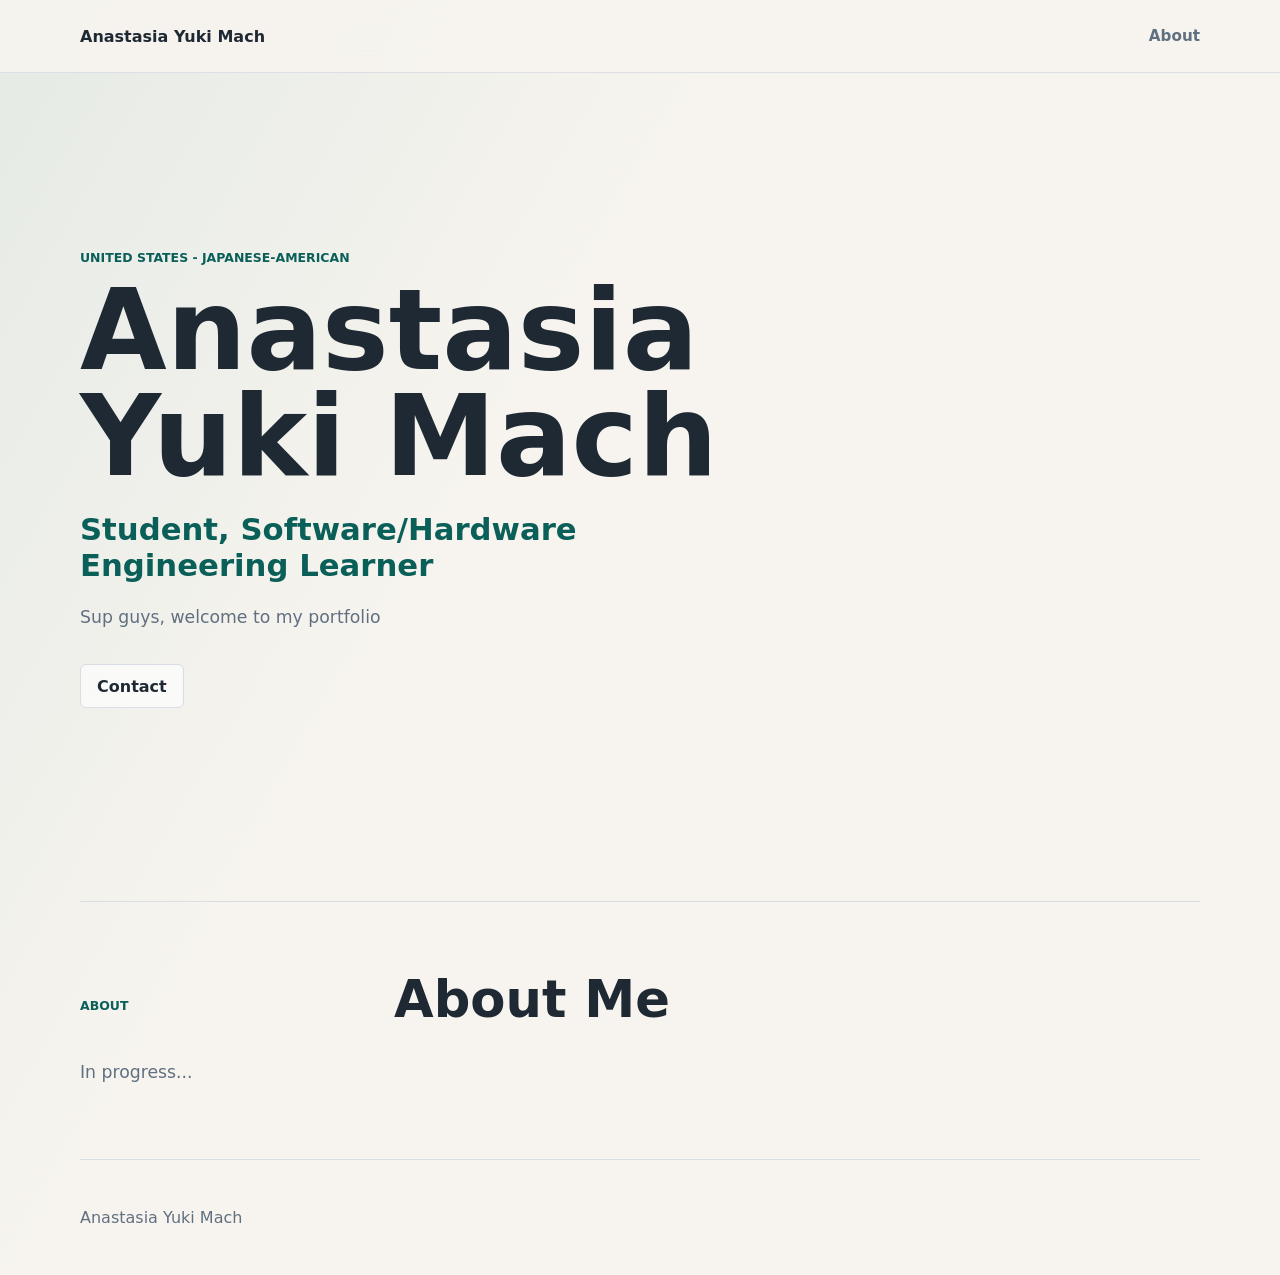
==== index.html @ 574f28ed "Initial portfolio site scaffold Single-page site with Home, About, Highlights, Projects, Blog, Skill" ====
<!doctype html>
<html lang="en">
  <head>
    <meta charset="utf-8">
    <meta name="viewport" content="width=device-width, initial-scale=1">
    <meta name="description" content="">
    <meta name="color-scheme" content="light dark">
    <title>Portfolio</title>
    <link rel="stylesheet" href="assets/css/styles.css">
    <script src="assets/js/main.js" defer></script>
  </head>
  <body>
    <a class="skip-link" href="#main">Skip to content</a>

    <header class="site-header">
      <nav class="nav" aria-label="Primary">
        <a class="brand" href="#" data-bind="site-title">Portfolio</a>
        <div class="nav-links" data-nav-links></div>
      </nav>
    </header>

    <main id="main">
      <section class="hero" id="home" aria-labelledby="hero-title">
        <div class="hero-copy">
          <p class="eyebrow" data-field="profile.location"></p>
          <h1 id="hero-title" data-field="profile.name" data-fallback="Portfolio">Portfolio</h1>
          <p class="hero-role" data-field="profile.role"></p>
          <p class="hero-bio" data-field="profile.bio"></p>
          <div class="hero-actions">
            <a class="button primary" data-link="profile.resumeUrl" href="#" hidden>Resume</a>
            <a class="button secondary" data-email="profile.email" href="#" hidden>Contact</a>
          </div>
        </div>
        <div class="portrait-wrap" data-photo-wrap hidden>
          <img class="portrait" data-photo alt="">
        </div>
      </section>

      <section class="section" id="about" data-section="about" hidden>
        <div class="section-heading">
          <p class="eyebrow">About</p>
          <h2>About Me</h2>
        </div>
        <p class="about-copy" data-field="profile.about"></p>
      </section>

      <section class="section" id="highlights" data-section="highlights" hidden>
        <div class="section-heading">
          <p class="eyebrow">Highlights</p>
          <h2>Selected Achievements</h2>
        </div>
        <div class="feature-grid" data-list="highlights"></div>
      </section>

      <section class="section" id="projects" data-section="projects" hidden>
        <div class="section-heading">
          <p class="eyebrow">Projects</p>
          <h2>Work</h2>
        </div>
        <div class="project-grid" data-list="projects"></div>
      </section>

      <section class="section" id="blog" data-section="blog" hidden>
        <div class="section-heading">
          <p class="eyebrow">Blog</p>
          <h2>Writing</h2>
        </div>
        <div class="blog-grid" data-list="blog"></div>
      </section>

      <section class="section" id="skills" data-section="skills" hidden>
        <div class="section-heading">
          <p class="eyebrow">Skills</p>
          <h2>Capabilities</h2>
        </div>
        <ul class="tag-list" data-list="skills"></ul>
      </section>

      <section class="section timeline-section" id="experience" data-section="experience" hidden>
        <div class="section-heading">
          <p class="eyebrow">Experience</p>
          <h2>Timeline</h2>
        </div>
        <div class="timeline" data-list="experience"></div>
      </section>

      <section class="section timeline-section" id="education" data-section="education" hidden>
        <div class="section-heading">
          <p class="eyebrow">Education</p>
          <h2>Learning</h2>
        </div>
        <div class="timeline" data-list="education"></div>
      </section>
    </main>

    <footer class="site-footer">
      <p data-footer-title>Portfolio</p>
      <div class="social-links" data-social-links></div>
    </footer>
  </body>
</html>
---- assets/css/styles.css ----
:root {
  --bg: #f7f4ef;
  --surface: #ffffff;
  --ink: #1f2933;
  --muted: #617080;
  --line: #d8dee4;
  --accent: #0f766e;
  --accent-strong: #0b5f59;
  --accent-soft: #d8f3ef;
  --shadow: 0 18px 48px rgba(31, 41, 51, 0.12);
  font-family: Inter, ui-sans-serif, system-ui, -apple-system, BlinkMacSystemFont, "Segoe UI", sans-serif;
}

* {
  box-sizing: border-box;
}

html {
  scroll-behavior: smooth;
}

body {
  margin: 0;
  min-height: 100vh;
  background:
    linear-gradient(120deg, rgba(15, 118, 110, 0.08), transparent 38%),
    var(--bg);
  color: var(--ink);
}

a {
  color: inherit;
}

.skip-link {
  position: absolute;
  left: 1rem;
  top: 1rem;
  z-index: 10;
  transform: translateY(-180%);
  border-radius: 4px;
  background: var(--ink);
  color: var(--surface);
  padding: 0.7rem 0.9rem;
}

.skip-link:focus {
  transform: translateY(0);
}

.site-header {
  position: sticky;
  top: 0;
  z-index: 5;
  border-bottom: 1px solid rgba(216, 222, 228, 0.86);
  background: rgba(247, 244, 239, 0.88);
  backdrop-filter: blur(16px);
}

.nav {
  display: flex;
  align-items: center;
  justify-content: space-between;
  gap: 1.5rem;
  width: min(1120px, calc(100% - 2rem));
  min-height: 72px;
  margin: 0 auto;
}

.brand {
  font-weight: 800;
  text-decoration: none;
}

.nav-links,
.social-links,
.hero-actions {
  display: flex;
  flex-wrap: wrap;
  align-items: center;
  gap: 0.65rem;
}

.nav-links a,
.social-links a {
  color: var(--muted);
  font-size: 0.95rem;
  font-weight: 650;
  text-decoration: none;
}

.nav-links a:hover,
.social-links a:hover {
  color: var(--accent-strong);
}

main {
  width: min(1120px, calc(100% - 2rem));
  margin: 0 auto;
}

.hero {
  display: grid;
  grid-template-columns: minmax(0, 1fr) minmax(260px, 380px);
  gap: clamp(2rem, 5vw, 5rem);
  align-items: center;
  min-height: calc(100vh - 72px);
  padding: 4rem 0 5rem;
}

.hero-copy {
  max-width: 760px;
}

.eyebrow {
  margin: 0 0 0.75rem;
  color: var(--accent-strong);
  font-size: 0.78rem;
  font-weight: 800;
  letter-spacing: 0;
  text-transform: uppercase;
}

h1,
h2,
h3,
p {
  overflow-wrap: anywhere;
}

h1 {
  margin: 0;
  font-size: clamp(3.25rem, 9vw, 7rem);
  line-height: 0.95;
  letter-spacing: 0;
}

h2 {
  margin: 0;
  font-size: clamp(2rem, 4vw, 3.2rem);
  line-height: 1;
  letter-spacing: 0;
}

h3 {
  margin: 0;
  font-size: 1.12rem;
}

.hero-role {
  margin: 1.3rem 0 0;
  color: var(--accent-strong);
  font-size: clamp(1.25rem, 2.4vw, 2rem);
  font-weight: 760;
}

.hero-bio {
  max-width: 62ch;
  margin: 1.2rem 0 0;
  color: var(--muted);
  font-size: 1.08rem;
  line-height: 1.75;
}

.hero-actions {
  margin-top: 2rem;
}

.button {
  display: inline-flex;
  align-items: center;
  justify-content: center;
  min-height: 44px;
  border: 1px solid var(--line);
  border-radius: 6px;
  padding: 0.7rem 1rem;
  font-weight: 800;
  text-decoration: none;
}

.button.primary {
  border-color: var(--accent);
  background: var(--accent);
  color: #ffffff;
}

.button.primary:hover {
  background: var(--accent-strong);
}

.button.secondary {
  background: rgba(255, 255, 255, 0.64);
}

.button.secondary:hover {
  border-color: var(--accent);
}

.portrait-wrap {
  aspect-ratio: 4 / 5;
  border: 1px solid rgba(216, 222, 228, 0.94);
  border-radius: 8px;
  background: var(--surface);
  box-shadow: var(--shadow);
  overflow: hidden;
}

.portrait {
  display: block;
  width: 100%;
  height: 100%;
  object-fit: cover;
}

.section {
  padding: 4.5rem 0;
  border-top: 1px solid var(--line);
}

.section-heading {
  display: grid;
  grid-template-columns: minmax(180px, 0.35fr) minmax(0, 1fr);
  gap: 2rem;
  align-items: end;
  margin-bottom: 2rem;
}

.about-copy {
  max-width: 68ch;
  margin: 0;
  color: var(--muted);
  font-size: 1.08rem;
  line-height: 1.75;
}

.feature-grid,
.project-grid,
.blog-grid {
  display: grid;
  grid-template-columns: repeat(3, minmax(0, 1fr));
  gap: 1rem;
}

.blog-date {
  margin: 0 0 0.4rem;
  color: var(--muted);
  font-size: 0.85rem;
  font-weight: 760;
}

.card {
  min-height: 100%;
  border: 1px solid var(--line);
  border-radius: 8px;
  background: rgba(255, 255, 255, 0.72);
  padding: 1.25rem;
}

.card p {
  color: var(--muted);
  line-height: 1.65;
}

.card-links {
  display: flex;
  flex-wrap: wrap;
  gap: 0.75rem;
  margin-top: 1rem;
}

.card-links a {
  color: var(--accent-strong);
  font-weight: 800;
  text-decoration: none;
}

.tag-list {
  display: flex;
  flex-wrap: wrap;
  gap: 0.75rem;
  margin: 0;
  padding: 0;
  list-style: none;
}

.tag-list li {
  border: 1px solid rgba(15, 118, 110, 0.24);
  border-radius: 999px;
  background: var(--accent-soft);
  padding: 0.55rem 0.8rem;
  color: var(--accent-strong);
  font-weight: 760;
}

.timeline {
  display: grid;
  gap: 1rem;
}

.timeline-item {
  display: grid;
  grid-template-columns: minmax(120px, 0.22fr) minmax(0, 1fr);
  gap: 1rem;
  border-top: 1px solid var(--line);
  padding-top: 1rem;
}

.timeline-date {
  color: var(--muted);
  font-weight: 760;
}

.site-footer {
  display: flex;
  align-items: center;
  justify-content: space-between;
  gap: 1rem;
  width: min(1120px, calc(100% - 2rem));
  margin: 0 auto;
  border-top: 1px solid var(--line);
  padding: 2rem 0;
  color: var(--muted);
}

[hidden],
.is-empty {
  display: none !important;
}

@media (max-width: 820px) {
  .nav {
    align-items: flex-start;
    flex-direction: column;
    justify-content: center;
    min-height: 88px;
    padding: 1rem 0;
  }

  .hero,
  .section-heading,
  .timeline-item {
    grid-template-columns: 1fr;
  }

  .hero {
    min-height: auto;
    padding-top: 3.5rem;
  }

  .portrait-wrap {
    max-width: 360px;
  }

  .feature-grid,
  .project-grid,
  .blog-grid {
    grid-template-columns: 1fr;
  }

  .site-footer {
    align-items: flex-start;
    flex-direction: column;
  }
}

@media (prefers-color-scheme: dark) {
  :root {
    --bg: #151816;
    --surface: #1d2420;
    --ink: #eef4ef;
    --muted: #a5b3aa;
    --line: #314039;
    --accent: #68d8c6;
    --accent-strong: #9eeadf;
    --accent-soft: rgba(104, 216, 198, 0.14);
    --shadow: 0 18px 48px rgba(0, 0, 0, 0.32);
  }

  body {
    background:
      linear-gradient(120deg, rgba(104, 216, 198, 0.1), transparent 38%),
      var(--bg);
  }

  .site-header {
    background: rgba(21, 24, 22, 0.88);
  }

  .button.secondary,
  .card {
    background: rgba(29, 36, 32, 0.74);
  }
}
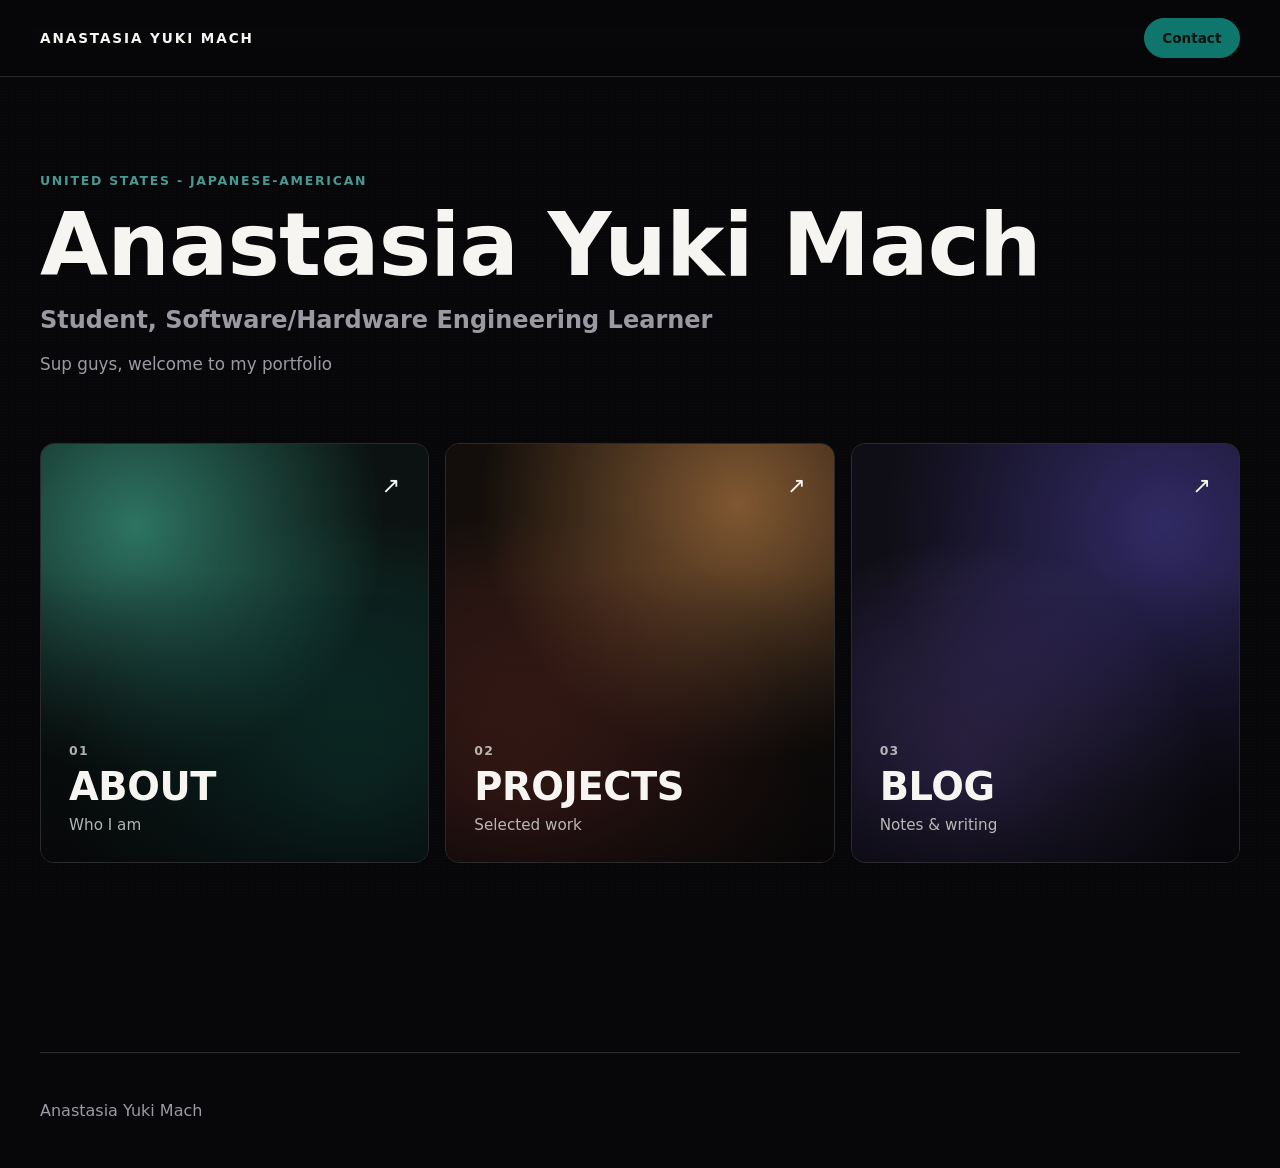
==== commit bfe6294f: "Redesign as a teamlab.art-inspired portal landing page Split the single scrolling page into a dark, " ====
--- a/index.html
+++ b/index.html
@@ -4,7 +4,7 @@
     <meta charset="utf-8">
     <meta name="viewport" content="width=device-width, initial-scale=1">
     <meta name="description" content="">
-    <meta name="color-scheme" content="light dark">
+    <meta name="color-scheme" content="dark">
     <title>Portfolio</title>
     <link rel="stylesheet" href="assets/css/styles.css">
     <script src="assets/js/main.js" defer></script>
@@ -12,84 +12,43 @@
   <body>
     <a class="skip-link" href="#main">Skip to content</a>
 
-    <header class="site-header">
+    <header class="landing-header">
       <nav class="nav" aria-label="Primary">
         <a class="brand" href="#" data-bind="site-title">Portfolio</a>
-        <div class="nav-links" data-nav-links></div>
+        <div class="header-actions">
+          <a class="button secondary" data-link="profile.resumeUrl" href="#" hidden>Resume</a>
+          <a class="button primary" data-email="profile.email" href="#" hidden>Contact</a>
+        </div>
       </nav>
     </header>
 
     <main id="main">
-      <section class="hero" id="home" aria-labelledby="hero-title">
-        <div class="hero-copy">
-          <p class="eyebrow" data-field="profile.location"></p>
-          <h1 id="hero-title" data-field="profile.name" data-fallback="Portfolio">Portfolio</h1>
-          <p class="hero-role" data-field="profile.role"></p>
-          <p class="hero-bio" data-field="profile.bio"></p>
-          <div class="hero-actions">
-            <a class="button primary" data-link="profile.resumeUrl" href="#" hidden>Resume</a>
-            <a class="button secondary" data-email="profile.email" href="#" hidden>Contact</a>
-          </div>
-        </div>
-        <div class="portrait-wrap" data-photo-wrap hidden>
-          <img class="portrait" data-photo alt="">
-        </div>
+      <section class="hero-mark" aria-labelledby="hero-title">
+        <p class="eyebrow" data-field="profile.location"></p>
+        <h1 id="hero-title" data-field="profile.name" data-fallback="Portfolio">Portfolio</h1>
+        <p class="hero-role" data-field="profile.role"></p>
+        <p class="hero-bio" data-field="profile.bio"></p>
       </section>
 
-      <section class="section" id="about" data-section="about" hidden>
-        <div class="section-heading">
-          <p class="eyebrow">About</p>
-          <h2>About Me</h2>
-        </div>
-        <p class="about-copy" data-field="profile.about"></p>
-      </section>
-
-      <section class="section" id="highlights" data-section="highlights" hidden>
-        <div class="section-heading">
-          <p class="eyebrow">Highlights</p>
-          <h2>Selected Achievements</h2>
-        </div>
-        <div class="feature-grid" data-list="highlights"></div>
-      </section>
-
-      <section class="section" id="projects" data-section="projects" hidden>
-        <div class="section-heading">
-          <p class="eyebrow">Projects</p>
-          <h2>Work</h2>
-        </div>
-        <div class="project-grid" data-list="projects"></div>
-      </section>
-
-      <section class="section" id="blog" data-section="blog" hidden>
-        <div class="section-heading">
-          <p class="eyebrow">Blog</p>
-          <h2>Writing</h2>
-        </div>
-        <div class="blog-grid" data-list="blog"></div>
-      </section>
-
-      <section class="section" id="skills" data-section="skills" hidden>
-        <div class="section-heading">
-          <p class="eyebrow">Skills</p>
-          <h2>Capabilities</h2>
-        </div>
-        <ul class="tag-list" data-list="skills"></ul>
-      </section>
-
-      <section class="section timeline-section" id="experience" data-section="experience" hidden>
-        <div class="section-heading">
-          <p class="eyebrow">Experience</p>
-          <h2>Timeline</h2>
-        </div>
-        <div class="timeline" data-list="experience"></div>
-      </section>
-
-      <section class="section timeline-section" id="education" data-section="education" hidden>
-        <div class="section-heading">
-          <p class="eyebrow">Education</p>
-          <h2>Learning</h2>
-        </div>
-        <div class="timeline" data-list="education"></div>
+      <section class="portal-grid" aria-label="Explore">
+        <a class="portal portal-about" href="about.html">
+          <span class="portal-arrow">&#8599;</span>
+          <span class="portal-index">01</span>
+          <h2 class="portal-title">About</h2>
+          <p class="portal-sub">Who I am</p>
+        </a>
+        <a class="portal portal-projects" href="projects.html">
+          <span class="portal-arrow">&#8599;</span>
+          <span class="portal-index">02</span>
+          <h2 class="portal-title">Projects</h2>
+          <p class="portal-sub">Selected work</p>
+        </a>
+        <a class="portal portal-blog" href="blog.html">
+          <span class="portal-arrow">&#8599;</span>
+          <span class="portal-index">03</span>
+          <h2 class="portal-title">Blog</h2>
+          <p class="portal-sub">Notes &amp; writing</p>
+        </a>
       </section>
     </main>
 
@@ -99,4 +58,3 @@
     </footer>
   </body>
 </html>
-
--- a/assets/css/styles.css
+++ b/assets/css/styles.css
@@ -1,13 +1,13 @@
 :root {
-  --bg: #f7f4ef;
-  --surface: #ffffff;
-  --ink: #1f2933;
-  --muted: #617080;
-  --line: #d8dee4;
-  --accent: #0f766e;
-  --accent-strong: #0b5f59;
-  --accent-soft: #d8f3ef;
-  --shadow: 0 18px 48px rgba(31, 41, 51, 0.12);
+  --bg: #07070a;
+  --surface: rgba(255, 255, 255, 0.05);
+  --surface-strong: rgba(255, 255, 255, 0.09);
+  --ink: #f6f5f1;
+  --muted: #9b9aa3;
+  --line: rgba(255, 255, 255, 0.14);
+  --accent: #55e6c1;
+  --accent-strong: color-mix(in srgb, var(--accent) 75%, white 25%);
+  --accent-soft: color-mix(in srgb, var(--accent) 16%, transparent 84%);
   font-family: Inter, ui-sans-serif, system-ui, -apple-system, BlinkMacSystemFont, "Segoe UI", sans-serif;
 }
 
@@ -22,10 +22,19 @@
 body {
   margin: 0;
   min-height: 100vh;
-  background:
-    linear-gradient(120deg, rgba(15, 118, 110, 0.08), transparent 38%),
-    var(--bg);
+  background: var(--bg);
   color: var(--ink);
+  position: relative;
+}
+
+body::before {
+  content: "";
+  position: fixed;
+  inset: 0;
+  pointer-events: none;
+  background-image: radial-gradient(rgba(255, 255, 255, 0.06) 1px, transparent 1px);
+  background-size: 3px 3px;
+  opacity: 0.4;
 }
 
 a {
@@ -36,11 +45,11 @@
   position: absolute;
   left: 1rem;
   top: 1rem;
-  z-index: 10;
+  z-index: 20;
   transform: translateY(-180%);
   border-radius: 4px;
   background: var(--ink);
-  color: var(--surface);
+  color: var(--bg);
   padding: 0.7rem 0.9rem;
 }
 
@@ -48,12 +57,15 @@
   transform: translateY(0);
 }
 
-.site-header {
+/* Shared chrome: landing header + sub-page header/footer */
+
+.landing-header,
+.page-header {
   position: sticky;
   top: 0;
   z-index: 5;
-  border-bottom: 1px solid rgba(216, 222, 228, 0.86);
-  background: rgba(247, 244, 239, 0.88);
+  border-bottom: 1px solid var(--line);
+  background: rgba(7, 7, 10, 0.72);
   backdrop-filter: blur(16px);
 }
 
@@ -62,63 +74,52 @@
   align-items: center;
   justify-content: space-between;
   gap: 1.5rem;
-  width: min(1120px, calc(100% - 2rem));
-  min-height: 72px;
+  width: min(1200px, calc(100% - 2.5rem));
+  min-height: 76px;
   margin: 0 auto;
 }
 
 .brand {
   font-weight: 800;
+  font-size: 0.85rem;
+  letter-spacing: 0.14em;
+  text-transform: uppercase;
   text-decoration: none;
 }
 
-.nav-links,
-.social-links,
-.hero-actions {
+.page-nav {
   display: flex;
   flex-wrap: wrap;
   align-items: center;
-  gap: 0.65rem;
-}
-
-.nav-links a,
-.social-links a {
-  color: var(--muted);
-  font-size: 0.95rem;
-  font-weight: 650;
+  gap: 1.75rem;
+}
+
+.page-nav a {
+  color: var(--muted);
+  font-size: 0.78rem;
+  font-weight: 700;
+  letter-spacing: 0.1em;
+  text-transform: uppercase;
   text-decoration: none;
 }
 
-.nav-links a:hover,
-.social-links a:hover {
+.page-nav a:hover,
+.page-nav a[aria-current="page"] {
   color: var(--accent-strong);
 }
 
+.header-actions {
+  display: flex;
+  align-items: center;
+  gap: 1.25rem;
+}
+
 main {
-  width: min(1120px, calc(100% - 2rem));
+  width: min(1200px, calc(100% - 2.5rem));
   margin: 0 auto;
-}
-
-.hero {
-  display: grid;
-  grid-template-columns: minmax(0, 1fr) minmax(260px, 380px);
-  gap: clamp(2rem, 5vw, 5rem);
-  align-items: center;
-  min-height: calc(100vh - 72px);
-  padding: 4rem 0 5rem;
-}
-
-.hero-copy {
-  max-width: 760px;
-}
-
-.eyebrow {
-  margin: 0 0 0.75rem;
-  color: var(--accent-strong);
-  font-size: 0.78rem;
-  font-weight: 800;
-  letter-spacing: 0;
-  text-transform: uppercase;
+  padding-bottom: clamp(3rem, 6vw, 5rem);
+  position: relative;
+  z-index: 1;
 }
 
 h1,
@@ -130,99 +131,171 @@
 
 h1 {
   margin: 0;
-  font-size: clamp(3.25rem, 9vw, 7rem);
-  line-height: 0.95;
-  letter-spacing: 0;
+  font-size: clamp(2.75rem, 7vw, 5.5rem);
+  line-height: 0.98;
+  letter-spacing: -0.01em;
 }
 
 h2 {
   margin: 0;
-  font-size: clamp(2rem, 4vw, 3.2rem);
+  font-size: clamp(1.8rem, 3.4vw, 2.6rem);
   line-height: 1;
-  letter-spacing: 0;
 }
 
 h3 {
   margin: 0;
-  font-size: 1.12rem;
+  font-size: 1.1rem;
+}
+
+/* Landing hero */
+
+.hero-mark {
+  padding: clamp(3rem, 8vw, 6rem) 0 clamp(2.5rem, 6vw, 4rem);
+}
+
+.eyebrow {
+  margin: 0 0 0.9rem;
+  color: var(--accent-strong);
+  font-size: 0.78rem;
+  font-weight: 800;
+  letter-spacing: 0.14em;
+  text-transform: uppercase;
 }
 
 .hero-role {
-  margin: 1.3rem 0 0;
-  color: var(--accent-strong);
-  font-size: clamp(1.25rem, 2.4vw, 2rem);
-  font-weight: 760;
+  margin: 1.1rem 0 0;
+  color: var(--muted);
+  font-size: clamp(1.1rem, 2vw, 1.5rem);
+  font-weight: 650;
 }
 
 .hero-bio {
   max-width: 62ch;
-  margin: 1.2rem 0 0;
-  color: var(--muted);
-  font-size: 1.08rem;
-  line-height: 1.75;
-}
-
-.hero-actions {
-  margin-top: 2rem;
-}
-
-.button {
-  display: inline-flex;
-  align-items: center;
-  justify-content: center;
-  min-height: 44px;
+  margin: 1rem 0 0;
+  color: var(--muted);
+  font-size: 1.05rem;
+  line-height: 1.7;
+}
+
+/* Portals */
+
+.portal-grid {
+  display: grid;
+  grid-template-columns: repeat(3, minmax(0, 1fr));
+  gap: 1rem;
+  padding-bottom: clamp(3rem, 8vw, 5rem);
+}
+
+.portal {
+  position: relative;
+  isolation: isolate;
+  overflow: hidden;
+  display: flex;
+  flex-direction: column;
+  justify-content: flex-end;
+  gap: 0.6rem;
+  min-height: clamp(320px, 34vw, 420px);
   border: 1px solid var(--line);
-  border-radius: 6px;
-  padding: 0.7rem 1rem;
+  border-radius: 14px;
+  padding: 1.75rem;
+  text-decoration: none;
+  color: var(--ink);
+}
+
+.portal::before {
+  content: "";
+  position: absolute;
+  inset: 0;
+  z-index: -1;
+  transform: scale(1.02);
+  transition: transform 0.7s cubic-bezier(0.16, 1, 0.3, 1), opacity 0.4s ease;
+  opacity: 0.85;
+}
+
+.portal::after {
+  content: "";
+  position: absolute;
+  inset: 0;
+  z-index: -1;
+  background: linear-gradient(180deg, rgba(5, 5, 7, 0) 30%, rgba(5, 5, 7, 0.75) 100%);
+}
+
+.portal:hover::before,
+.portal:focus-visible::before {
+  transform: scale(1.1);
+  opacity: 1;
+}
+
+.portal-about::before {
+  background:
+    radial-gradient(circle at 25% 20%, rgba(85, 230, 193, 0.55), transparent 55%),
+    radial-gradient(circle at 80% 85%, rgba(24, 130, 110, 0.6), transparent 60%),
+    #0c1513;
+}
+
+.portal-projects::before {
+  background:
+    radial-gradient(circle at 75% 15%, rgba(255, 173, 94, 0.55), transparent 55%),
+    radial-gradient(circle at 20% 85%, rgba(196, 78, 62, 0.55), transparent 60%),
+    #16100c;
+}
+
+.portal-blog::before {
+  background:
+    radial-gradient(circle at 30% 80%, rgba(158, 122, 255, 0.5), transparent 55%),
+    radial-gradient(circle at 80% 20%, rgba(89, 76, 194, 0.55), transparent 60%),
+    #110f18;
+}
+
+.portal-index {
+  font-size: 0.78rem;
+  font-weight: 700;
+  letter-spacing: 0.1em;
+  color: rgba(246, 245, 241, 0.7);
+}
+
+.portal-title {
+  margin: 0;
+  font-size: clamp(1.8rem, 3vw, 2.4rem);
   font-weight: 800;
-  text-decoration: none;
-}
-
-.button.primary {
-  border-color: var(--accent);
-  background: var(--accent);
-  color: #ffffff;
-}
-
-.button.primary:hover {
-  background: var(--accent-strong);
-}
-
-.button.secondary {
-  background: rgba(255, 255, 255, 0.64);
-}
-
-.button.secondary:hover {
-  border-color: var(--accent);
-}
-
-.portrait-wrap {
-  aspect-ratio: 4 / 5;
-  border: 1px solid rgba(216, 222, 228, 0.94);
-  border-radius: 8px;
-  background: var(--surface);
-  box-shadow: var(--shadow);
-  overflow: hidden;
-}
-
-.portrait {
-  display: block;
-  width: 100%;
-  height: 100%;
-  object-fit: cover;
-}
+  letter-spacing: -0.01em;
+  text-transform: uppercase;
+}
+
+.portal-sub {
+  margin: 0;
+  color: rgba(246, 245, 241, 0.72);
+  font-size: 0.95rem;
+}
+
+.portal-arrow {
+  position: absolute;
+  top: 1.75rem;
+  right: 1.75rem;
+  font-size: 1.4rem;
+  transition: transform 0.3s ease;
+}
+
+.portal:hover .portal-arrow,
+.portal:focus-visible .portal-arrow {
+  transform: translate(4px, -4px);
+}
+
+/* Sub-page hero */
+
+.page-hero {
+  padding: clamp(2.5rem, 6vw, 4rem) 0 clamp(2rem, 4vw, 3rem);
+}
+
+/* Content sections shared across About / Projects / Blog */
 
 .section {
-  padding: 4.5rem 0;
+  padding: 3rem 0;
   border-top: 1px solid var(--line);
 }
 
 .section-heading {
-  display: grid;
-  grid-template-columns: minmax(180px, 0.35fr) minmax(0, 1fr);
-  gap: 2rem;
-  align-items: end;
-  margin-bottom: 2rem;
+  margin-bottom: 1.75rem;
 }
 
 .about-copy {
@@ -241,19 +314,16 @@
   gap: 1rem;
 }
 
-.blog-date {
-  margin: 0 0 0.4rem;
-  color: var(--muted);
-  font-size: 0.85rem;
-  font-weight: 760;
-}
-
 .card {
   min-height: 100%;
   border: 1px solid var(--line);
-  border-radius: 8px;
-  background: rgba(255, 255, 255, 0.72);
-  padding: 1.25rem;
+  border-radius: 12px;
+  background: var(--surface);
+  padding: 1.4rem;
+}
+
+.card h3 {
+  margin-bottom: 0.5rem;
 }
 
 .card p {
@@ -264,32 +334,40 @@
 .card-links {
   display: flex;
   flex-wrap: wrap;
-  gap: 0.75rem;
+  gap: 0.9rem;
   margin-top: 1rem;
 }
 
 .card-links a {
   color: var(--accent-strong);
-  font-weight: 800;
+  font-weight: 750;
   text-decoration: none;
 }
 
+.blog-date {
+  margin: 0 0 0.4rem;
+  color: var(--muted);
+  font-size: 0.85rem;
+  font-weight: 700;
+}
+
 .tag-list {
   display: flex;
   flex-wrap: wrap;
-  gap: 0.75rem;
+  gap: 0.7rem;
   margin: 0;
   padding: 0;
   list-style: none;
 }
 
 .tag-list li {
-  border: 1px solid rgba(15, 118, 110, 0.24);
+  border: 1px solid var(--line);
   border-radius: 999px;
   background: var(--accent-soft);
-  padding: 0.55rem 0.8rem;
+  padding: 0.5rem 0.85rem;
   color: var(--accent-strong);
-  font-weight: 760;
+  font-weight: 700;
+  font-size: 0.9rem;
 }
 
 .timeline {
@@ -307,7 +385,65 @@
 
 .timeline-date {
   color: var(--muted);
-  font-weight: 760;
+  font-weight: 700;
+}
+
+.empty-state {
+  grid-column: 1 / -1;
+  margin: 0;
+  padding: 2rem 0;
+  color: var(--muted);
+  font-style: italic;
+}
+
+.button {
+  display: inline-flex;
+  align-items: center;
+  justify-content: center;
+  min-height: 40px;
+  border: 1px solid var(--line);
+  border-radius: 999px;
+  padding: 0.55rem 1.1rem;
+  font-size: 0.85rem;
+  font-weight: 700;
+  text-decoration: none;
+}
+
+.button.primary {
+  border-color: var(--accent);
+  background: var(--accent);
+  color: #05130f;
+}
+
+.button.primary:hover {
+  background: var(--accent-strong);
+}
+
+.button.secondary {
+  color: var(--muted);
+}
+
+.button.secondary:hover {
+  border-color: var(--accent);
+  color: var(--accent-strong);
+}
+
+.social-links {
+  display: flex;
+  flex-wrap: wrap;
+  align-items: center;
+  gap: 0.9rem;
+}
+
+.social-links a {
+  color: var(--muted);
+  font-size: 0.85rem;
+  font-weight: 700;
+  text-decoration: none;
+}
+
+.social-links a:hover {
+  color: var(--accent-strong);
 }
 
 .site-footer {
@@ -315,11 +451,13 @@
   align-items: center;
   justify-content: space-between;
   gap: 1rem;
-  width: min(1120px, calc(100% - 2rem));
-  margin: 0 auto;
+  width: min(1200px, calc(100% - 2.5rem));
+  margin: 2rem auto 0;
   border-top: 1px solid var(--line);
   padding: 2rem 0;
   color: var(--muted);
+  position: relative;
+  z-index: 1;
 }
 
 [hidden],
@@ -327,28 +465,17 @@
   display: none !important;
 }
 
-@media (max-width: 820px) {
+@media (max-width: 860px) {
   .nav {
-    align-items: flex-start;
-    flex-direction: column;
-    justify-content: center;
-    min-height: 88px;
-    padding: 1rem 0;
-  }
-
-  .hero,
-  .section-heading,
-  .timeline-item {
+    min-height: 68px;
+  }
+
+  .portal-grid {
     grid-template-columns: 1fr;
   }
 
-  .hero {
-    min-height: auto;
-    padding-top: 3.5rem;
-  }
-
-  .portrait-wrap {
-    max-width: 360px;
+  .portal {
+    min-height: 260px;
   }
 
   .feature-grid,
@@ -357,38 +484,19 @@
     grid-template-columns: 1fr;
   }
 
+  .timeline-item {
+    grid-template-columns: 1fr;
+  }
+
   .site-footer {
     align-items: flex-start;
     flex-direction: column;
   }
 }
 
-@media (prefers-color-scheme: dark) {
-  :root {
-    --bg: #151816;
-    --surface: #1d2420;
-    --ink: #eef4ef;
-    --muted: #a5b3aa;
-    --line: #314039;
-    --accent: #68d8c6;
-    --accent-strong: #9eeadf;
-    --accent-soft: rgba(104, 216, 198, 0.14);
-    --shadow: 0 18px 48px rgba(0, 0, 0, 0.32);
-  }
-
-  body {
-    background:
-      linear-gradient(120deg, rgba(104, 216, 198, 0.1), transparent 38%),
-      var(--bg);
-  }
-
-  .site-header {
-    background: rgba(21, 24, 22, 0.88);
-  }
-
-  .button.secondary,
-  .card {
-    background: rgba(29, 36, 32, 0.74);
-  }
-}
-
+@media (prefers-reduced-motion: reduce) {
+  .portal::before,
+  .portal-arrow {
+    transition: none;
+  }
+}
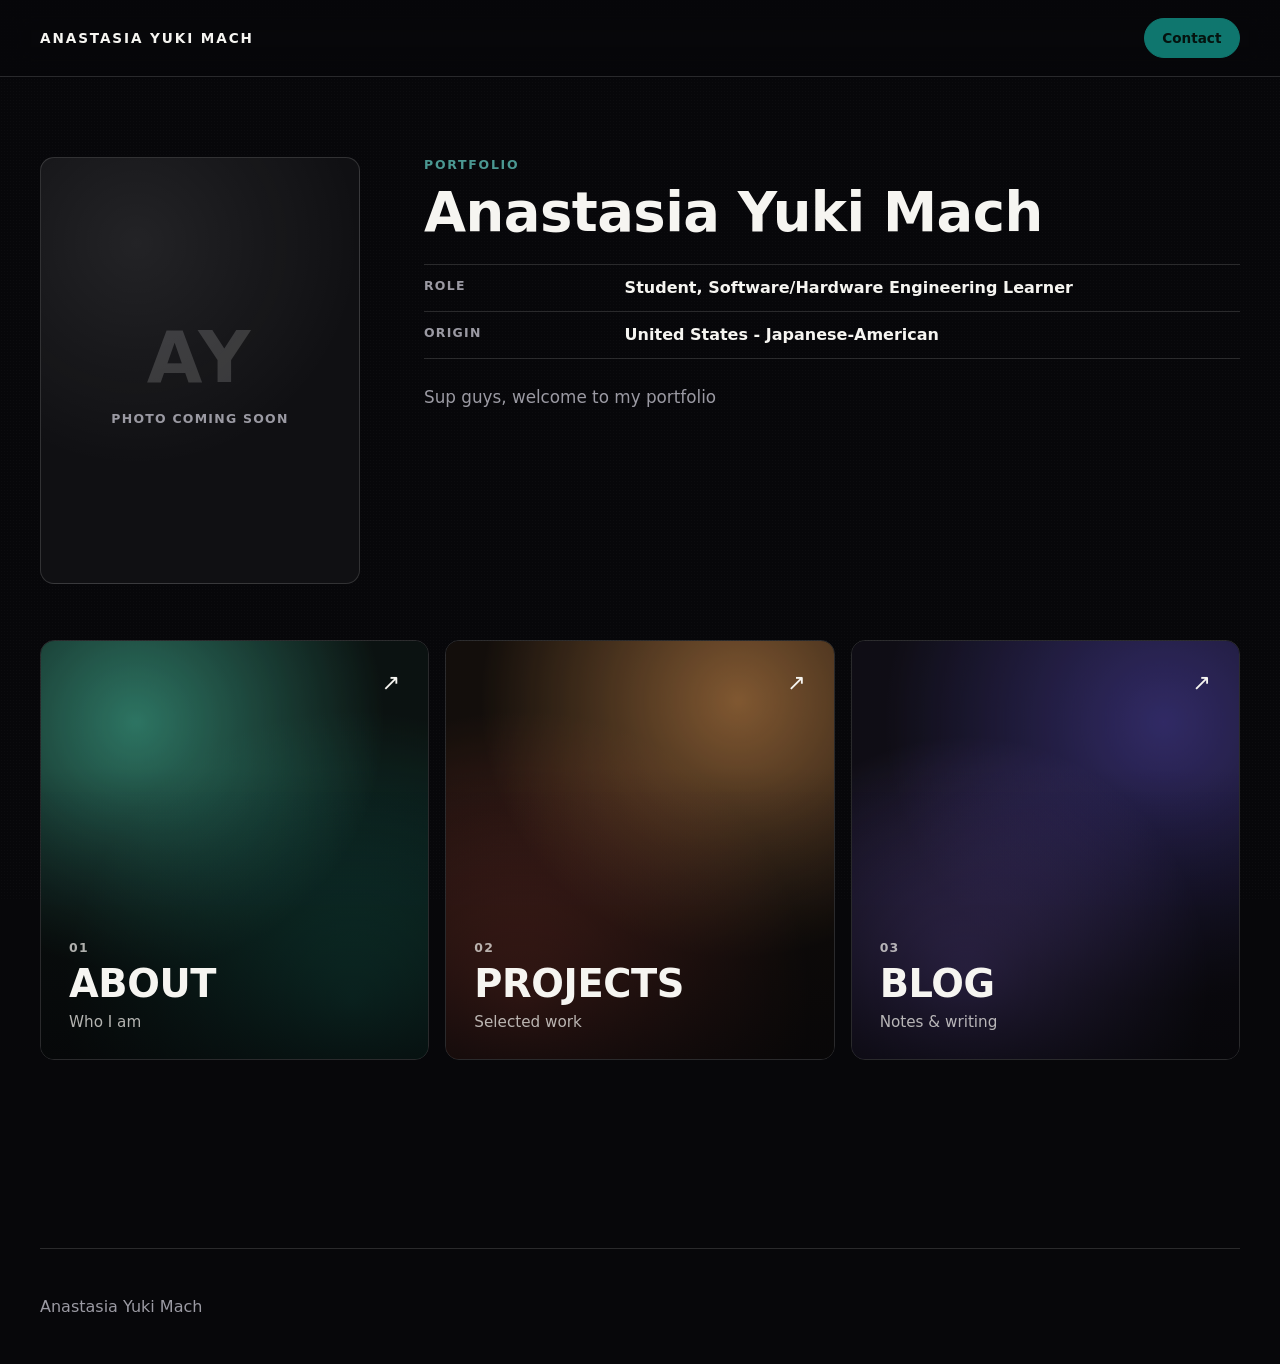
==== commit 558e828b: "Move talent-profile block (photo + stats) to the homepage The homepage now leads with the portrait +" ====
--- a/index.html
+++ b/index.html
@@ -23,11 +23,20 @@
     </header>
 
     <main id="main">
-      <section class="hero-mark" aria-labelledby="hero-title">
-        <p class="eyebrow" data-field="profile.location"></p>
-        <h1 id="hero-title" data-field="profile.name" data-fallback="Portfolio">Portfolio</h1>
-        <p class="hero-role" data-field="profile.role"></p>
-        <p class="hero-bio" data-field="profile.bio"></p>
+      <section class="profile-block profile-block-home" aria-labelledby="hero-title">
+        <div class="portrait-frame" data-photo-wrap>
+          <img data-photo alt="" hidden>
+          <div class="portrait-placeholder" data-photo-placeholder>
+            <span class="monogram" data-initials></span>
+            <span class="caption">Photo coming soon</span>
+          </div>
+        </div>
+        <div class="profile-info">
+          <p class="eyebrow">Portfolio</p>
+          <h1 id="hero-title" data-field="profile.name" data-fallback="Portfolio">Portfolio</h1>
+          <dl class="stats-table" data-list="stats"></dl>
+          <p class="hero-bio" data-field="profile.bio"></p>
+        </div>
       </section>
 
       <section class="portal-grid" aria-label="Explore">
--- a/assets/css/styles.css
+++ b/assets/css/styles.css
@@ -147,12 +147,6 @@
   font-size: 1.1rem;
 }
 
-/* Landing hero */
-
-.hero-mark {
-  padding: clamp(3rem, 8vw, 6rem) 0 clamp(2.5rem, 6vw, 4rem);
-}
-
 .eyebrow {
   margin: 0 0 0.9rem;
   color: var(--accent-strong);
@@ -287,6 +281,97 @@
   padding: clamp(2.5rem, 6vw, 4rem) 0 clamp(2rem, 4vw, 3rem);
 }
 
+/* Profile block: portrait + stats table (About page) */
+
+.profile-block {
+  display: grid;
+  grid-template-columns: minmax(220px, 320px) minmax(0, 1fr);
+  gap: clamp(2rem, 5vw, 4rem);
+  align-items: start;
+  padding-bottom: clamp(2.5rem, 5vw, 3.5rem);
+}
+
+.profile-block-home {
+  padding-top: clamp(3rem, 7vw, 5rem);
+}
+
+.portrait-frame {
+  position: relative;
+  aspect-ratio: 3 / 4;
+  overflow: hidden;
+  border: 1px solid var(--line);
+  border-radius: 14px;
+  background:
+    radial-gradient(circle at 30% 20%, rgba(255, 255, 255, 0.08), transparent 55%),
+    #101013;
+}
+
+.portrait-frame img {
+  display: block;
+  width: 100%;
+  height: 100%;
+  object-fit: cover;
+}
+
+.portrait-placeholder {
+  position: absolute;
+  inset: 0;
+  display: flex;
+  flex-direction: column;
+  align-items: center;
+  justify-content: center;
+  gap: 0.75rem;
+  text-align: center;
+}
+
+.portrait-placeholder .monogram {
+  font-size: clamp(3rem, 8vw, 4.5rem);
+  font-weight: 800;
+  letter-spacing: 0.04em;
+  color: rgba(255, 255, 255, 0.16);
+}
+
+.portrait-placeholder .caption {
+  font-size: 0.78rem;
+  font-weight: 700;
+  letter-spacing: 0.1em;
+  text-transform: uppercase;
+  color: var(--muted);
+}
+
+.profile-info h1 {
+  font-size: clamp(2.25rem, 4.5vw, 3.4rem);
+}
+
+.stats-table {
+  display: grid;
+  gap: 0;
+  margin: 1.5rem 0;
+  border-top: 1px solid var(--line);
+}
+
+.stats-row {
+  display: grid;
+  grid-template-columns: minmax(110px, 0.3fr) minmax(0, 1fr);
+  gap: 1rem;
+  padding: 0.85rem 0;
+  border-bottom: 1px solid var(--line);
+}
+
+.stats-label {
+  margin: 0;
+  color: var(--muted);
+  font-size: 0.78rem;
+  font-weight: 700;
+  letter-spacing: 0.1em;
+  text-transform: uppercase;
+}
+
+.stats-value {
+  margin: 0;
+  font-weight: 600;
+}
+
 /* Content sections shared across About / Projects / Blog */
 
 .section {
@@ -478,6 +563,19 @@
     min-height: 260px;
   }
 
+  .profile-block {
+    grid-template-columns: 1fr;
+  }
+
+  .portrait-frame {
+    max-width: 280px;
+  }
+
+  .stats-row {
+    grid-template-columns: 1fr;
+    gap: 0.3rem;
+  }
+
   .feature-grid,
   .project-grid,
   .blog-grid {
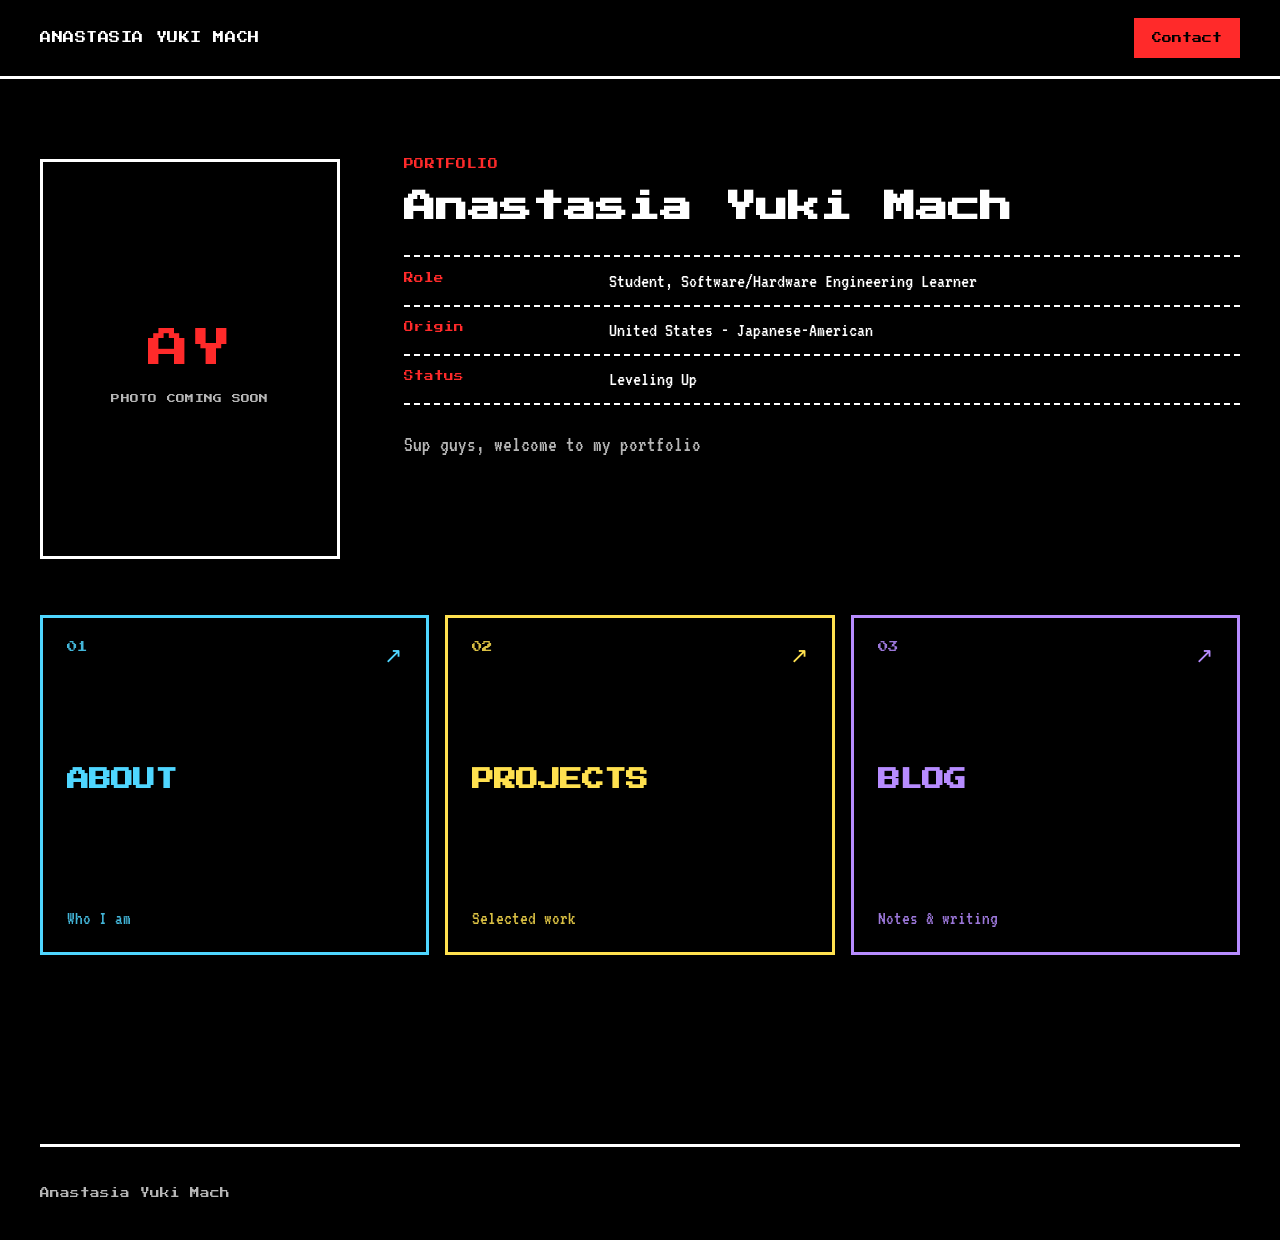
==== commit 23512441: "Reskin site with pixel/retro theme and Undertale-style cursor Re-skins the multi-page portfolio (sam" ====
--- a/index.html
+++ b/index.html
@@ -6,6 +6,9 @@
     <meta name="description" content="">
     <meta name="color-scheme" content="dark">
     <title>Portfolio</title>
+    <link rel="preconnect" href="https://fonts.googleapis.com">
+    <link rel="preconnect" href="https://fonts.gstatic.com" crossorigin>
+    <link href="https://fonts.googleapis.com/css2?family=Press+Start+2P&family=VT323&display=swap" rel="stylesheet">
     <link rel="stylesheet" href="assets/css/styles.css">
     <script src="assets/js/main.js" defer></script>
   </head>
--- a/assets/css/styles.css
+++ b/assets/css/styles.css
@@ -1,18 +1,26 @@
 :root {
-  --bg: #07070a;
-  --surface: rgba(255, 255, 255, 0.05);
-  --surface-strong: rgba(255, 255, 255, 0.09);
-  --ink: #f6f5f1;
-  --muted: #9b9aa3;
-  --line: rgba(255, 255, 255, 0.14);
-  --accent: #55e6c1;
-  --accent-strong: color-mix(in srgb, var(--accent) 75%, white 25%);
+  --bg: #000000;
+  --surface: #000000;
+  --ink: #ffffff;
+  --muted: #b6b6b6;
+  --line: #ffffff;
+  --accent: #ff2a2a;
+  --accent-strong: color-mix(in srgb, var(--accent) 80%, white 20%);
   --accent-soft: color-mix(in srgb, var(--accent) 16%, transparent 84%);
-  font-family: Inter, ui-sans-serif, system-ui, -apple-system, BlinkMacSystemFont, "Segoe UI", sans-serif;
+  --font-display: "Press Start 2P", ui-monospace, monospace;
+  --font-body: "VT323", ui-monospace, monospace;
+  font-family: var(--font-body);
 }
 
 * {
   box-sizing: border-box;
+}
+
+*,
+*::before,
+*::after {
+  cursor: url("[data-uri]")
+    16 14, auto;
 }
 
 html {
@@ -25,16 +33,7 @@
   background: var(--bg);
   color: var(--ink);
   position: relative;
-}
-
-body::before {
-  content: "";
-  position: fixed;
-  inset: 0;
-  pointer-events: none;
-  background-image: radial-gradient(rgba(255, 255, 255, 0.06) 1px, transparent 1px);
-  background-size: 3px 3px;
-  opacity: 0.4;
+  image-rendering: pixelated;
 }
 
 a {
@@ -47,10 +46,11 @@
   top: 1rem;
   z-index: 20;
   transform: translateY(-180%);
-  border-radius: 4px;
   background: var(--ink);
   color: var(--bg);
   padding: 0.7rem 0.9rem;
+  font-family: var(--font-display);
+  font-size: 0.7rem;
 }
 
 .skip-link:focus {
@@ -64,9 +64,8 @@
   position: sticky;
   top: 0;
   z-index: 5;
-  border-bottom: 1px solid var(--line);
-  background: rgba(7, 7, 10, 0.72);
-  backdrop-filter: blur(16px);
+  border-bottom: 3px solid var(--line);
+  background: #000000;
 }
 
 .nav {
@@ -80,11 +79,12 @@
 }
 
 .brand {
-  font-weight: 800;
-  font-size: 0.85rem;
-  letter-spacing: 0.14em;
+  font-family: var(--font-display);
+  font-size: 0.7rem;
+  letter-spacing: 0.05em;
   text-transform: uppercase;
   text-decoration: none;
+  line-height: 1.6;
 }
 
 .page-nav {
@@ -95,17 +95,17 @@
 }
 
 .page-nav a {
-  color: var(--muted);
-  font-size: 0.78rem;
-  font-weight: 700;
-  letter-spacing: 0.1em;
+  font-family: var(--font-display);
+  color: var(--muted);
+  font-size: 0.62rem;
+  letter-spacing: 0.03em;
   text-transform: uppercase;
   text-decoration: none;
 }
 
 .page-nav a:hover,
 .page-nav a[aria-current="page"] {
-  color: var(--accent-strong);
+  color: var(--accent);
 }
 
 .header-actions {
@@ -131,44 +131,40 @@
 
 h1 {
   margin: 0;
-  font-size: clamp(2.75rem, 7vw, 5.5rem);
-  line-height: 0.98;
-  letter-spacing: -0.01em;
+  font-family: var(--font-display);
+  font-size: clamp(1.5rem, 4.2vw, 2.6rem);
+  line-height: 1.5;
 }
 
 h2 {
   margin: 0;
-  font-size: clamp(1.8rem, 3.4vw, 2.6rem);
-  line-height: 1;
+  font-family: var(--font-display);
+  font-size: clamp(1.05rem, 2.2vw, 1.5rem);
+  line-height: 1.6;
 }
 
 h3 {
   margin: 0;
-  font-size: 1.1rem;
+  font-family: var(--font-display);
+  font-size: 0.85rem;
+  line-height: 1.6;
 }
 
 .eyebrow {
   margin: 0 0 0.9rem;
-  color: var(--accent-strong);
-  font-size: 0.78rem;
-  font-weight: 800;
-  letter-spacing: 0.14em;
+  color: var(--accent);
+  font-family: var(--font-display);
+  font-size: 0.62rem;
+  letter-spacing: 0.05em;
   text-transform: uppercase;
-}
-
-.hero-role {
-  margin: 1.1rem 0 0;
-  color: var(--muted);
-  font-size: clamp(1.1rem, 2vw, 1.5rem);
-  font-weight: 650;
 }
 
 .hero-bio {
   max-width: 62ch;
   margin: 1rem 0 0;
   color: var(--muted);
-  font-size: 1.05rem;
-  line-height: 1.7;
+  font-size: 1.35rem;
+  line-height: 1.5;
 }
 
 /* Portals */
@@ -181,93 +177,69 @@
 }
 
 .portal {
+  --portal-color: var(--accent);
   position: relative;
-  isolation: isolate;
-  overflow: hidden;
   display: flex;
   flex-direction: column;
-  justify-content: flex-end;
+  justify-content: space-between;
   gap: 0.6rem;
-  min-height: clamp(320px, 34vw, 420px);
-  border: 1px solid var(--line);
-  border-radius: 14px;
-  padding: 1.75rem;
+  min-height: clamp(260px, 30vw, 340px);
+  border: 3px solid var(--portal-color);
+  background: #000000;
+  color: var(--portal-color);
+  padding: 1.5rem;
   text-decoration: none;
-  color: var(--ink);
-}
-
-.portal::before {
-  content: "";
-  position: absolute;
-  inset: 0;
-  z-index: -1;
-  transform: scale(1.02);
-  transition: transform 0.7s cubic-bezier(0.16, 1, 0.3, 1), opacity 0.4s ease;
+  transition: background-color 0.1s linear, color 0.1s linear;
+}
+
+.portal:hover,
+.portal:focus-visible {
+  background: var(--portal-color);
+  color: #000000;
+}
+
+.portal-about {
+  --portal-color: #4fd6ff;
+}
+
+.portal-projects {
+  --portal-color: #ffe14f;
+}
+
+.portal-blog {
+  --portal-color: #b78cff;
+}
+
+.portal-index {
+  font-family: var(--font-display);
+  font-size: 0.65rem;
+  color: inherit;
   opacity: 0.85;
 }
 
-.portal::after {
-  content: "";
-  position: absolute;
-  inset: 0;
-  z-index: -1;
-  background: linear-gradient(180deg, rgba(5, 5, 7, 0) 30%, rgba(5, 5, 7, 0.75) 100%);
-}
-
-.portal:hover::before,
-.portal:focus-visible::before {
-  transform: scale(1.1);
-  opacity: 1;
-}
-
-.portal-about::before {
-  background:
-    radial-gradient(circle at 25% 20%, rgba(85, 230, 193, 0.55), transparent 55%),
-    radial-gradient(circle at 80% 85%, rgba(24, 130, 110, 0.6), transparent 60%),
-    #0c1513;
-}
-
-.portal-projects::before {
-  background:
-    radial-gradient(circle at 75% 15%, rgba(255, 173, 94, 0.55), transparent 55%),
-    radial-gradient(circle at 20% 85%, rgba(196, 78, 62, 0.55), transparent 60%),
-    #16100c;
-}
-
-.portal-blog::before {
-  background:
-    radial-gradient(circle at 30% 80%, rgba(158, 122, 255, 0.5), transparent 55%),
-    radial-gradient(circle at 80% 20%, rgba(89, 76, 194, 0.55), transparent 60%),
-    #110f18;
-}
-
-.portal-index {
-  font-size: 0.78rem;
-  font-weight: 700;
-  letter-spacing: 0.1em;
-  color: rgba(246, 245, 241, 0.7);
-}
-
 .portal-title {
   margin: 0;
-  font-size: clamp(1.8rem, 3vw, 2.4rem);
-  font-weight: 800;
-  letter-spacing: -0.01em;
+  font-family: var(--font-display);
+  font-size: clamp(1rem, 2vw, 1.4rem);
   text-transform: uppercase;
+  line-height: 1.6;
+  color: inherit;
 }
 
 .portal-sub {
   margin: 0;
-  color: rgba(246, 245, 241, 0.72);
-  font-size: 0.95rem;
+  font-size: 1.2rem;
+  color: inherit;
+  opacity: 0.85;
 }
 
 .portal-arrow {
   position: absolute;
-  top: 1.75rem;
-  right: 1.75rem;
+  top: 1.5rem;
+  right: 1.5rem;
   font-size: 1.4rem;
-  transition: transform 0.3s ease;
+  color: inherit;
+  transition: transform 0.15s linear;
 }
 
 .portal:hover .portal-arrow,
@@ -281,11 +253,11 @@
   padding: clamp(2.5rem, 6vw, 4rem) 0 clamp(2rem, 4vw, 3rem);
 }
 
-/* Profile block: portrait + stats table (About page) */
+/* Profile block: portrait + stats table */
 
 .profile-block {
   display: grid;
-  grid-template-columns: minmax(220px, 320px) minmax(0, 1fr);
+  grid-template-columns: minmax(220px, 300px) minmax(0, 1fr);
   gap: clamp(2rem, 5vw, 4rem);
   align-items: start;
   padding-bottom: clamp(2.5rem, 5vw, 3.5rem);
@@ -299,11 +271,8 @@
   position: relative;
   aspect-ratio: 3 / 4;
   overflow: hidden;
-  border: 1px solid var(--line);
-  border-radius: 14px;
-  background:
-    radial-gradient(circle at 30% 20%, rgba(255, 255, 255, 0.08), transparent 55%),
-    #101013;
+  border: 3px solid var(--line);
+  background: #000000;
 }
 
 .portrait-frame img {
@@ -325,29 +294,29 @@
 }
 
 .portrait-placeholder .monogram {
-  font-size: clamp(3rem, 8vw, 4.5rem);
-  font-weight: 800;
-  letter-spacing: 0.04em;
-  color: rgba(255, 255, 255, 0.16);
+  font-family: var(--font-display);
+  font-size: clamp(1.8rem, 5vw, 2.6rem);
+  color: var(--accent);
+  line-height: 1.6;
 }
 
 .portrait-placeholder .caption {
-  font-size: 0.78rem;
-  font-weight: 700;
-  letter-spacing: 0.1em;
+  font-family: var(--font-display);
+  font-size: 0.55rem;
+  letter-spacing: 0.03em;
   text-transform: uppercase;
   color: var(--muted);
 }
 
 .profile-info h1 {
-  font-size: clamp(2.25rem, 4.5vw, 3.4rem);
+  font-size: clamp(1.3rem, 3.4vw, 2rem);
 }
 
 .stats-table {
   display: grid;
   gap: 0;
   margin: 1.5rem 0;
-  border-top: 1px solid var(--line);
+  border-top: 2px dashed var(--line);
 }
 
 .stats-row {
@@ -355,28 +324,27 @@
   grid-template-columns: minmax(110px, 0.3fr) minmax(0, 1fr);
   gap: 1rem;
   padding: 0.85rem 0;
-  border-bottom: 1px solid var(--line);
+  border-bottom: 2px dashed var(--line);
 }
 
 .stats-label {
   margin: 0;
-  color: var(--muted);
-  font-size: 0.78rem;
-  font-weight: 700;
-  letter-spacing: 0.1em;
-  text-transform: uppercase;
+  font-family: var(--font-display);
+  color: var(--accent);
+  font-size: 0.6rem;
+  line-height: 1.6;
 }
 
 .stats-value {
   margin: 0;
-  font-weight: 600;
+  font-size: 1.25rem;
 }
 
 /* Content sections shared across About / Projects / Blog */
 
 .section {
   padding: 3rem 0;
-  border-top: 1px solid var(--line);
+  border-top: 3px solid var(--line);
 }
 
 .section-heading {
@@ -387,8 +355,8 @@
   max-width: 68ch;
   margin: 0;
   color: var(--muted);
-  font-size: 1.08rem;
-  line-height: 1.75;
+  font-size: 1.35rem;
+  line-height: 1.5;
 }
 
 .feature-grid,
@@ -401,19 +369,19 @@
 
 .card {
   min-height: 100%;
-  border: 1px solid var(--line);
-  border-radius: 12px;
-  background: var(--surface);
+  border: 3px solid var(--line);
+  background: #000000;
   padding: 1.4rem;
 }
 
 .card h3 {
-  margin-bottom: 0.5rem;
+  margin-bottom: 0.6rem;
 }
 
 .card p {
   color: var(--muted);
-  line-height: 1.65;
+  font-size: 1.2rem;
+  line-height: 1.45;
 }
 
 .card-links {
@@ -424,16 +392,17 @@
 }
 
 .card-links a {
-  color: var(--accent-strong);
-  font-weight: 750;
+  font-family: var(--font-display);
+  font-size: 0.62rem;
+  color: var(--accent);
   text-decoration: none;
 }
 
 .blog-date {
-  margin: 0 0 0.4rem;
-  color: var(--muted);
-  font-size: 0.85rem;
-  font-weight: 700;
+  margin: 0 0 0.5rem;
+  font-family: var(--font-display);
+  color: var(--muted);
+  font-size: 0.58rem;
 }
 
 .tag-list {
@@ -446,13 +415,11 @@
 }
 
 .tag-list li {
-  border: 1px solid var(--line);
-  border-radius: 999px;
-  background: var(--accent-soft);
-  padding: 0.5rem 0.85rem;
-  color: var(--accent-strong);
-  font-weight: 700;
-  font-size: 0.9rem;
+  border: 2px solid var(--accent);
+  background: #000000;
+  padding: 0.4rem 0.75rem;
+  color: var(--accent);
+  font-size: 1.05rem;
 }
 
 .timeline {
@@ -464,13 +431,15 @@
   display: grid;
   grid-template-columns: minmax(120px, 0.22fr) minmax(0, 1fr);
   gap: 1rem;
-  border-top: 1px solid var(--line);
+  border-top: 2px dashed var(--line);
   padding-top: 1rem;
 }
 
 .timeline-date {
-  color: var(--muted);
-  font-weight: 700;
+  font-family: var(--font-display);
+  color: var(--accent);
+  font-size: 0.6rem;
+  line-height: 1.6;
 }
 
 .empty-state {
@@ -478,6 +447,7 @@
   margin: 0;
   padding: 2rem 0;
   color: var(--muted);
+  font-size: 1.2rem;
   font-style: italic;
 }
 
@@ -486,31 +456,33 @@
   align-items: center;
   justify-content: center;
   min-height: 40px;
-  border: 1px solid var(--line);
-  border-radius: 999px;
-  padding: 0.55rem 1.1rem;
-  font-size: 0.85rem;
-  font-weight: 700;
+  border: 2px solid var(--line);
+  padding: 0.6rem 1rem;
+  font-family: var(--font-display);
+  font-size: 0.62rem;
   text-decoration: none;
+  transition: background-color 0.1s linear, color 0.1s linear;
 }
 
 .button.primary {
   border-color: var(--accent);
   background: var(--accent);
-  color: #05130f;
+  color: #000000;
 }
 
 .button.primary:hover {
-  background: var(--accent-strong);
+  background: #000000;
+  color: var(--accent);
 }
 
 .button.secondary {
+  background: #000000;
   color: var(--muted);
 }
 
 .button.secondary:hover {
   border-color: var(--accent);
-  color: var(--accent-strong);
+  color: var(--accent);
 }
 
 .social-links {
@@ -521,14 +493,14 @@
 }
 
 .social-links a {
-  color: var(--muted);
-  font-size: 0.85rem;
-  font-weight: 700;
+  font-family: var(--font-display);
+  color: var(--muted);
+  font-size: 0.6rem;
   text-decoration: none;
 }
 
 .social-links a:hover {
-  color: var(--accent-strong);
+  color: var(--accent);
 }
 
 .site-footer {
@@ -538,9 +510,11 @@
   gap: 1rem;
   width: min(1200px, calc(100% - 2.5rem));
   margin: 2rem auto 0;
-  border-top: 1px solid var(--line);
+  border-top: 3px solid var(--line);
   padding: 2rem 0;
   color: var(--muted);
+  font-family: var(--font-display);
+  font-size: 0.6rem;
   position: relative;
   z-index: 1;
 }
@@ -560,7 +534,7 @@
   }
 
   .portal {
-    min-height: 260px;
+    min-height: 220px;
   }
 
   .profile-block {
@@ -568,7 +542,7 @@
   }
 
   .portrait-frame {
-    max-width: 280px;
+    max-width: 260px;
   }
 
   .stats-row {
@@ -593,8 +567,9 @@
 }
 
 @media (prefers-reduced-motion: reduce) {
-  .portal::before,
-  .portal-arrow {
+  .portal,
+  .portal-arrow,
+  .button {
     transition: none;
   }
 }
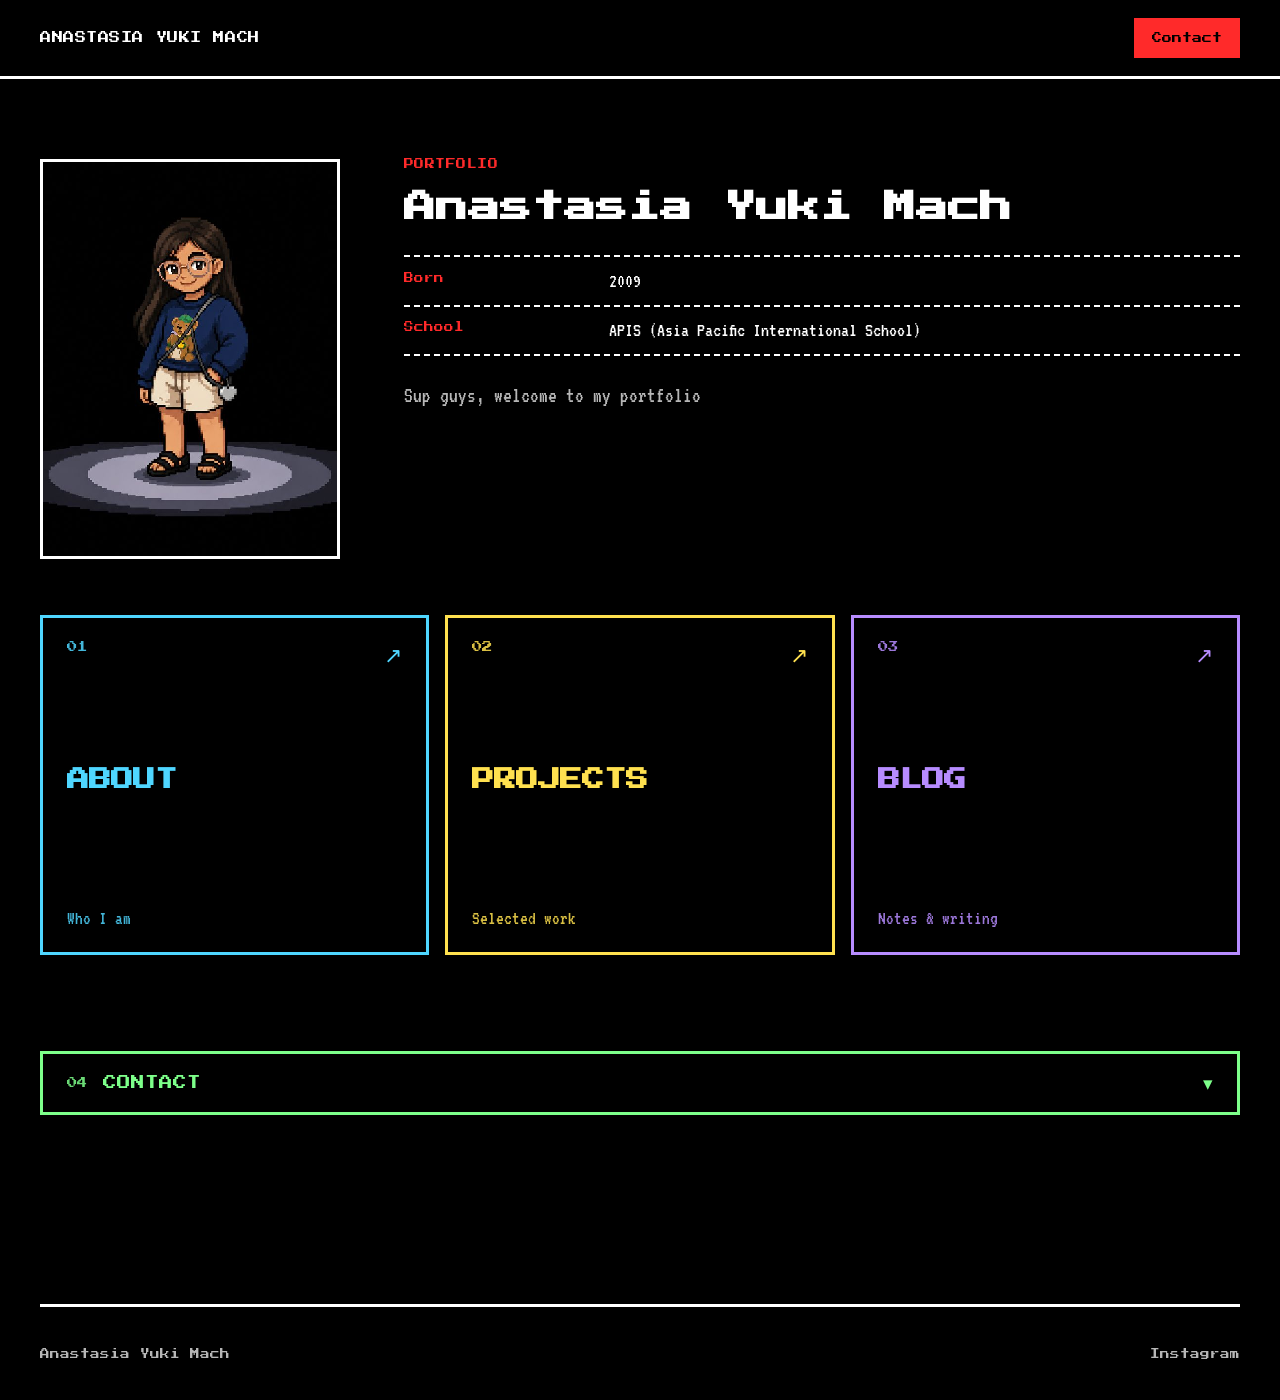
==== commit 61de9b39: "Add profile photo, Instagram contact drawer, and homepage preloader - Add a pixel-art avatar as the " ====
--- a/index.html
+++ b/index.html
@@ -13,6 +13,13 @@
     <script src="assets/js/main.js" defer></script>
   </head>
   <body>
+    <div class="preloader" data-preloader aria-hidden="true">
+      <p class="preloader-label">LOADING<span data-preloader-percent>0%</span></p>
+      <div class="preloader-bar">
+        <div class="preloader-bar-fill" data-preloader-fill></div>
+      </div>
+    </div>
+
     <a class="skip-link" href="#main">Skip to content</a>
 
     <header class="landing-header">
@@ -62,6 +69,20 @@
           <p class="portal-sub">Notes &amp; writing</p>
         </a>
       </section>
+
+      <section class="contact-bar-wrap" aria-label="Contact">
+        <button type="button" class="contact-bar" data-contact-toggle aria-expanded="false" aria-controls="contact-panel">
+          <span class="portal-index">04</span>
+          <span class="contact-bar-title">Contact</span>
+          <span class="contact-bar-icon" aria-hidden="true">&#9662;</span>
+        </button>
+        <div class="contact-panel" id="contact-panel" data-contact-panel>
+          <div class="contact-panel-inner">
+            <a class="button primary" data-email="profile.email" href="#" hidden>Email Me</a>
+            <div class="social-links" data-social-links></div>
+          </div>
+        </div>
+      </section>
     </main>
 
     <footer class="site-footer">
--- a/assets/css/styles.css
+++ b/assets/css/styles.css
@@ -247,6 +247,123 @@
   transform: translate(4px, -4px);
 }
 
+/* Contact down-bar */
+
+.contact-bar-wrap {
+  margin-top: 1rem;
+  padding-bottom: clamp(3rem, 8vw, 5rem);
+}
+
+.contact-bar {
+  --portal-color: #7dff8a;
+  display: flex;
+  align-items: center;
+  gap: 1rem;
+  width: 100%;
+  border: 3px solid var(--portal-color);
+  background: #000000;
+  color: var(--portal-color);
+  padding: 1.1rem 1.5rem;
+  font-family: var(--font-body);
+  text-align: left;
+  transition: background-color 0.1s linear, color 0.1s linear;
+}
+
+.contact-bar:hover,
+.contact-bar:focus-visible {
+  background: var(--portal-color);
+  color: #000000;
+}
+
+.contact-bar-title {
+  font-family: var(--font-display);
+  font-size: 0.85rem;
+  text-transform: uppercase;
+  color: inherit;
+}
+
+.contact-bar-icon {
+  margin-left: auto;
+  font-size: 1.2rem;
+  color: inherit;
+  transition: transform 0.15s linear;
+}
+
+.contact-bar[aria-expanded="true"] .contact-bar-icon {
+  transform: rotate(180deg);
+}
+
+.contact-panel {
+  display: grid;
+  grid-template-rows: 0fr;
+  border: 0 solid #7dff8a;
+  border-width: 0 3px;
+  transition: grid-template-rows 0.25s ease;
+}
+
+.contact-panel.is-open {
+  grid-template-rows: 1fr;
+  border-bottom-width: 3px;
+}
+
+.contact-panel-inner {
+  overflow: hidden;
+  min-height: 0;
+  display: flex;
+  flex-wrap: wrap;
+  align-items: center;
+  gap: 1.25rem;
+  padding: 0 1.5rem;
+}
+
+.contact-panel.is-open .contact-panel-inner {
+  padding: 1.5rem;
+}
+
+/* Preloader */
+
+.preloader {
+  position: fixed;
+  inset: 0;
+  z-index: 50;
+  display: flex;
+  flex-direction: column;
+  align-items: center;
+  justify-content: center;
+  gap: 1.25rem;
+  background: #000000;
+  transition: opacity 0.4s ease;
+}
+
+.preloader.is-done {
+  opacity: 0;
+  pointer-events: none;
+}
+
+.preloader-label {
+  font-family: var(--font-display);
+  font-size: clamp(0.75rem, 2vw, 1rem);
+  color: var(--ink);
+}
+
+.preloader-label [data-preloader-percent] {
+  color: var(--accent);
+  margin-left: 0.75rem;
+}
+
+.preloader-bar {
+  width: min(280px, 70vw);
+  height: 16px;
+  border: 2px solid var(--ink);
+  padding: 2px;
+}
+
+.preloader-bar-fill {
+  height: 100%;
+  width: 0%;
+  background: var(--accent);
+}
+
 /* Sub-page hero */
 
 .page-hero {
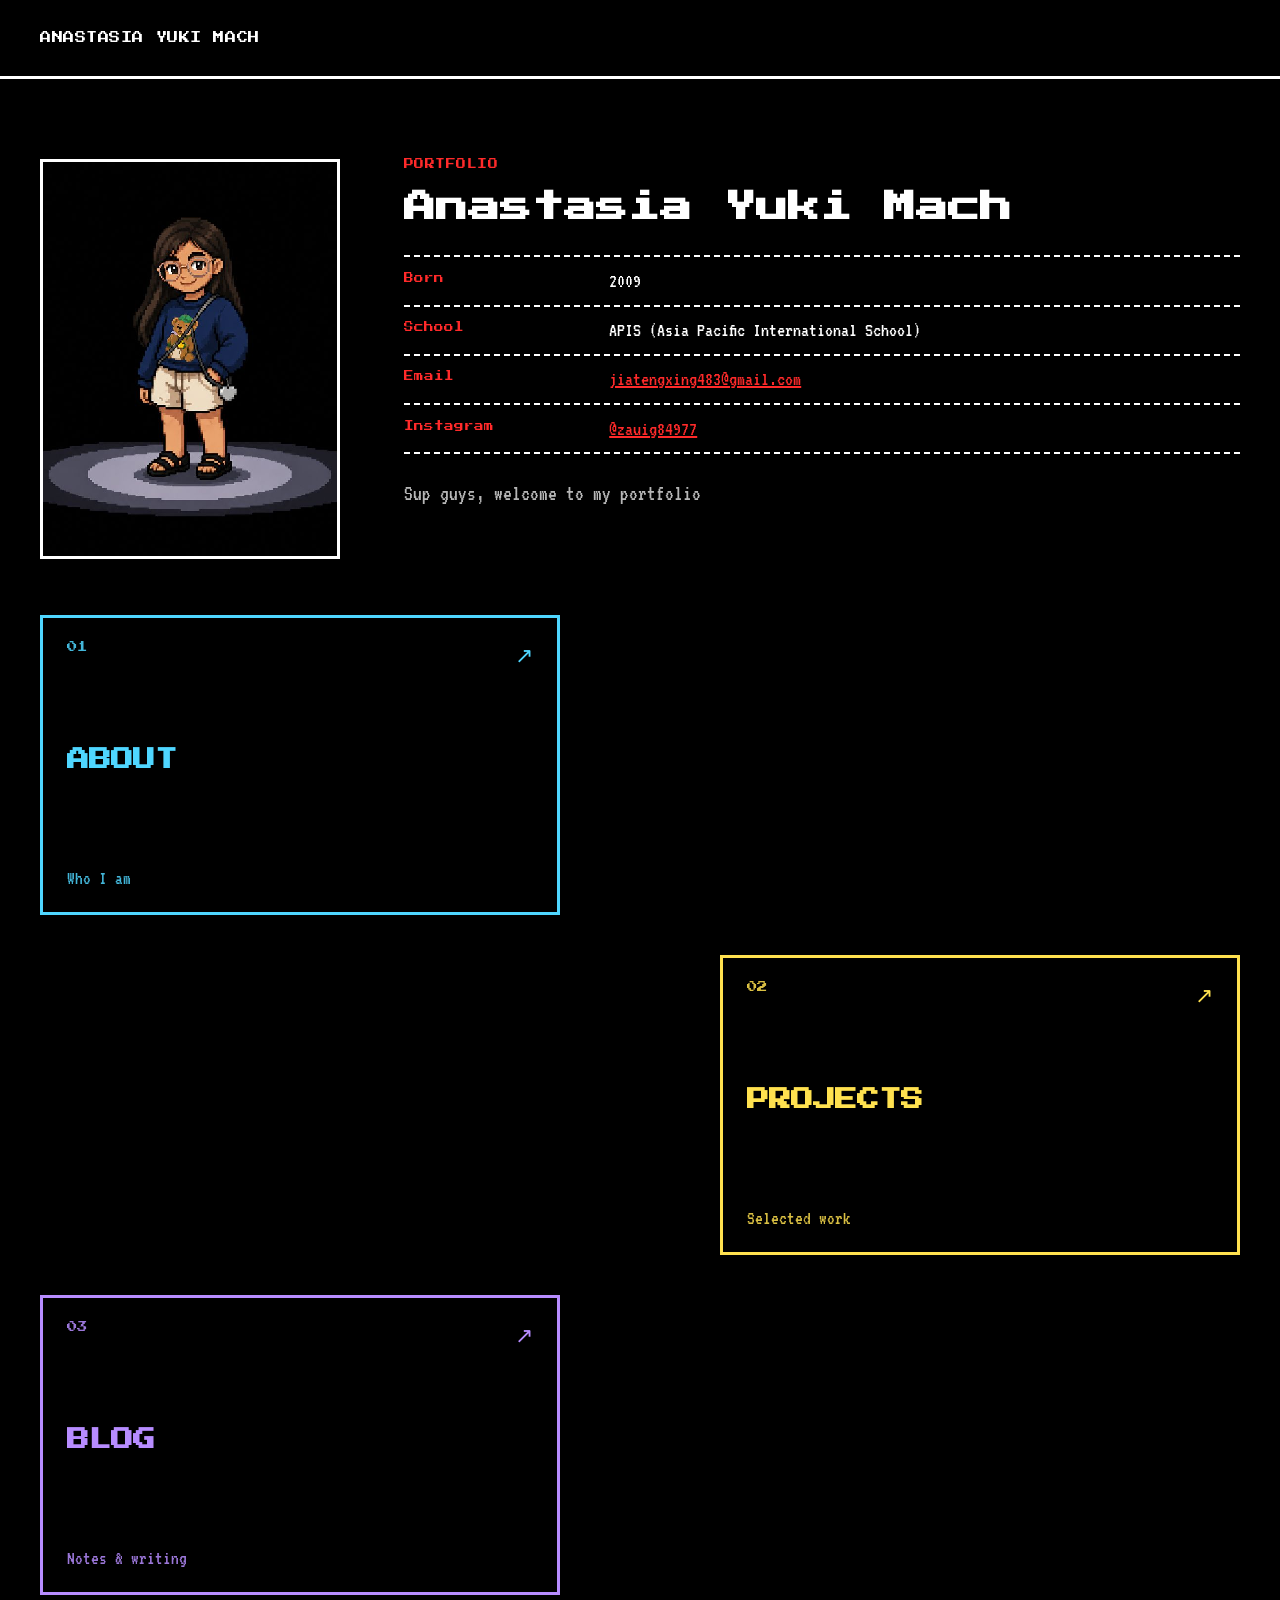
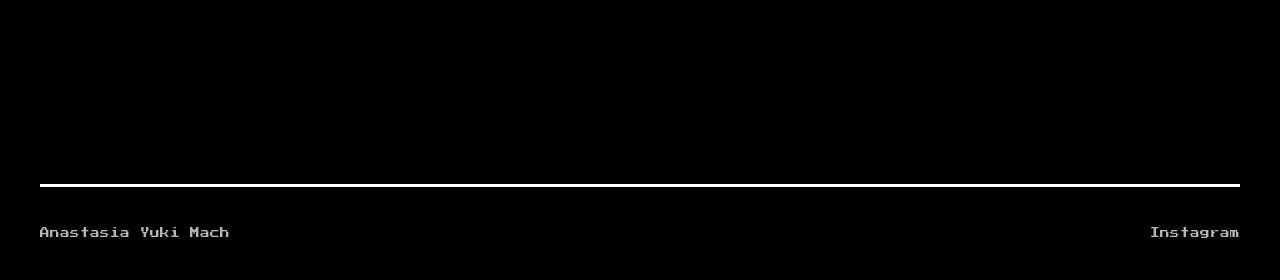
==== commit 17371a21: "Consolidate contact info into stats table, stagger the portal layout - Remove the duplicate contact " ====
--- a/index.html
+++ b/index.html
@@ -27,7 +27,6 @@
         <a class="brand" href="#" data-bind="site-title">Portfolio</a>
         <div class="header-actions">
           <a class="button secondary" data-link="profile.resumeUrl" href="#" hidden>Resume</a>
-          <a class="button primary" data-email="profile.email" href="#" hidden>Contact</a>
         </div>
       </nav>
     </header>
@@ -69,20 +68,6 @@
           <p class="portal-sub">Notes &amp; writing</p>
         </a>
       </section>
-
-      <section class="contact-bar-wrap" aria-label="Contact">
-        <button type="button" class="contact-bar" data-contact-toggle aria-expanded="false" aria-controls="contact-panel">
-          <span class="portal-index">04</span>
-          <span class="contact-bar-title">Contact</span>
-          <span class="contact-bar-icon" aria-hidden="true">&#9662;</span>
-        </button>
-        <div class="contact-panel" id="contact-panel" data-contact-panel>
-          <div class="contact-panel-inner">
-            <a class="button primary" data-email="profile.email" href="#" hidden>Email Me</a>
-            <div class="social-links" data-social-links></div>
-          </div>
-        </div>
-      </section>
     </main>
 
     <footer class="site-footer">
--- a/assets/css/styles.css
+++ b/assets/css/styles.css
@@ -170,9 +170,9 @@
 /* Portals */
 
 .portal-grid {
-  display: grid;
-  grid-template-columns: repeat(3, minmax(0, 1fr));
-  gap: 1rem;
+  display: flex;
+  flex-direction: column;
+  gap: 2.5rem;
   padding-bottom: clamp(3rem, 8vw, 5rem);
 }
 
@@ -183,13 +183,22 @@
   flex-direction: column;
   justify-content: space-between;
   gap: 0.6rem;
-  min-height: clamp(260px, 30vw, 340px);
+  width: min(520px, 62%);
+  min-height: clamp(220px, 26vw, 300px);
   border: 3px solid var(--portal-color);
   background: #000000;
   color: var(--portal-color);
   padding: 1.5rem;
   text-decoration: none;
   transition: background-color 0.1s linear, color 0.1s linear;
+}
+
+.portal:nth-child(odd) {
+  align-self: flex-start;
+}
+
+.portal:nth-child(even) {
+  align-self: flex-end;
 }
 
 .portal:hover,
@@ -247,79 +256,6 @@
   transform: translate(4px, -4px);
 }
 
-/* Contact down-bar */
-
-.contact-bar-wrap {
-  margin-top: 1rem;
-  padding-bottom: clamp(3rem, 8vw, 5rem);
-}
-
-.contact-bar {
-  --portal-color: #7dff8a;
-  display: flex;
-  align-items: center;
-  gap: 1rem;
-  width: 100%;
-  border: 3px solid var(--portal-color);
-  background: #000000;
-  color: var(--portal-color);
-  padding: 1.1rem 1.5rem;
-  font-family: var(--font-body);
-  text-align: left;
-  transition: background-color 0.1s linear, color 0.1s linear;
-}
-
-.contact-bar:hover,
-.contact-bar:focus-visible {
-  background: var(--portal-color);
-  color: #000000;
-}
-
-.contact-bar-title {
-  font-family: var(--font-display);
-  font-size: 0.85rem;
-  text-transform: uppercase;
-  color: inherit;
-}
-
-.contact-bar-icon {
-  margin-left: auto;
-  font-size: 1.2rem;
-  color: inherit;
-  transition: transform 0.15s linear;
-}
-
-.contact-bar[aria-expanded="true"] .contact-bar-icon {
-  transform: rotate(180deg);
-}
-
-.contact-panel {
-  display: grid;
-  grid-template-rows: 0fr;
-  border: 0 solid #7dff8a;
-  border-width: 0 3px;
-  transition: grid-template-rows 0.25s ease;
-}
-
-.contact-panel.is-open {
-  grid-template-rows: 1fr;
-  border-bottom-width: 3px;
-}
-
-.contact-panel-inner {
-  overflow: hidden;
-  min-height: 0;
-  display: flex;
-  flex-wrap: wrap;
-  align-items: center;
-  gap: 1.25rem;
-  padding: 0 1.5rem;
-}
-
-.contact-panel.is-open .contact-panel-inner {
-  padding: 1.5rem;
-}
-
 /* Preloader */
 
 .preloader {
@@ -457,6 +393,15 @@
   font-size: 1.25rem;
 }
 
+.stats-value a {
+  color: var(--accent);
+  text-decoration: underline;
+}
+
+.stats-value a:hover {
+  color: var(--accent-strong);
+}
+
 /* Content sections shared across About / Projects / Blog */
 
 .section {
@@ -646,12 +591,10 @@
     min-height: 68px;
   }
 
-  .portal-grid {
-    grid-template-columns: 1fr;
-  }
-
   .portal {
+    width: 100%;
     min-height: 220px;
+    align-self: stretch;
   }
 
   .profile-block {
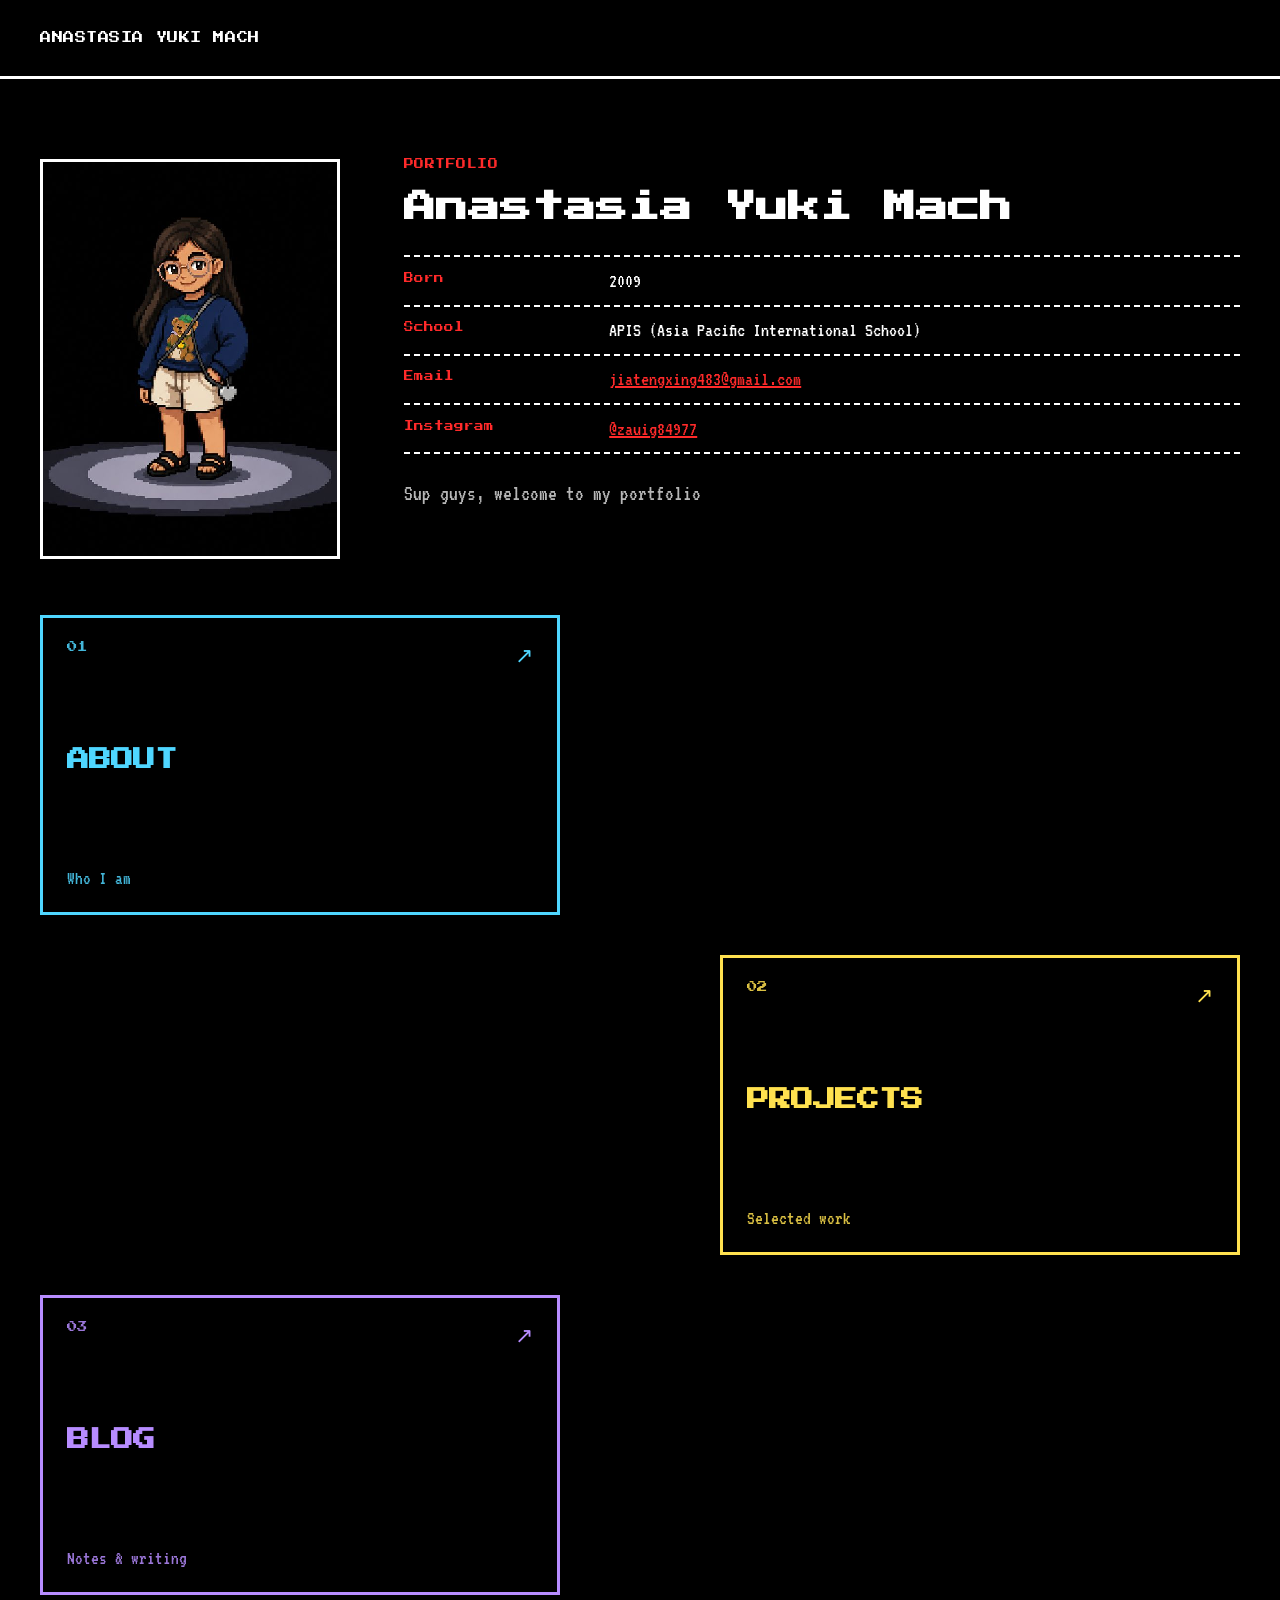
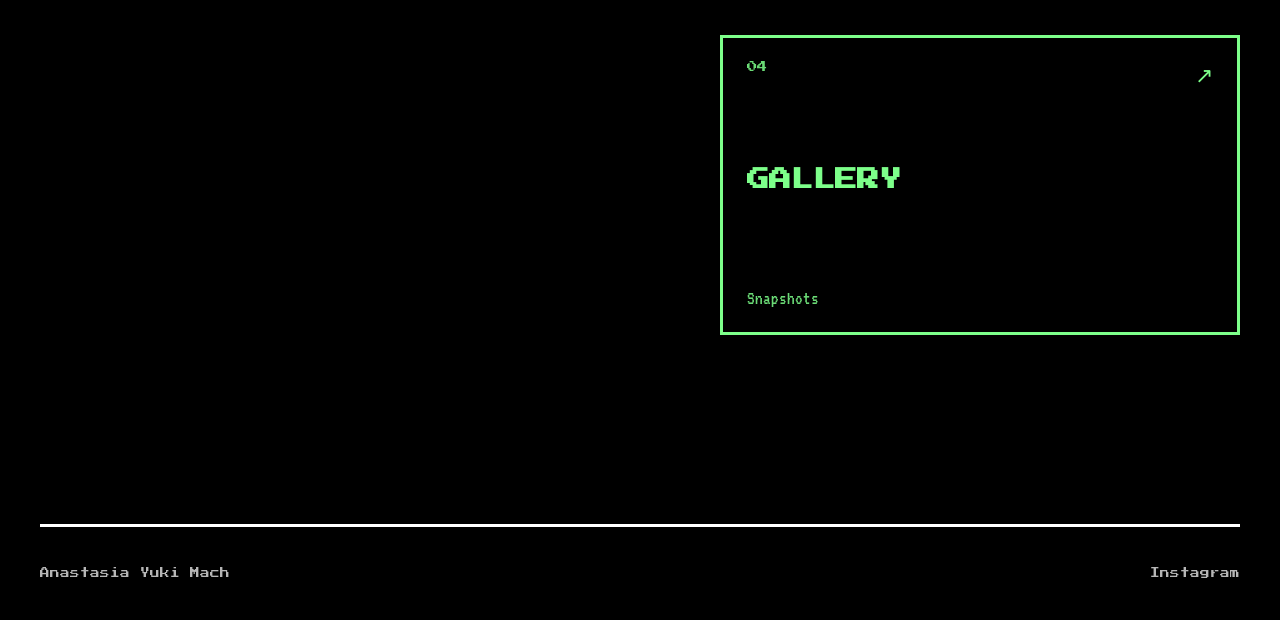
==== commit 55df4b69: "Add Gallery page with nav links, styles, and JSON-driven rendering Also trims the skills list and sw" ====
--- a/index.html
+++ b/index.html
@@ -67,6 +67,12 @@
           <h2 class="portal-title">Blog</h2>
           <p class="portal-sub">Notes &amp; writing</p>
         </a>
+        <a class="portal portal-gallery" href="gallery.html">
+          <span class="portal-arrow">&#8599;</span>
+          <span class="portal-index">04</span>
+          <h2 class="portal-title">Gallery</h2>
+          <p class="portal-sub">Snapshots</p>
+        </a>
       </section>
     </main>
 
--- a/assets/css/styles.css
+++ b/assets/css/styles.css
@@ -215,6 +215,10 @@
   --portal-color: #ffe14f;
 }
 
+.portal-gallery {
+  --portal-color: #7dff8a;
+}
+
 .portal-blog {
   --portal-color: #b78cff;
 }
@@ -423,10 +427,30 @@
 
 .feature-grid,
 .project-grid,
-.blog-grid {
+.blog-grid,
+.gallery-grid {
   display: grid;
   grid-template-columns: repeat(3, minmax(0, 1fr));
   gap: 1rem;
+}
+
+.gallery-item {
+  border: 3px solid var(--line);
+  background: #000000;
+  overflow: hidden;
+}
+
+.gallery-item img {
+  display: block;
+  width: 100%;
+  aspect-ratio: 1 / 1;
+  object-fit: cover;
+}
+
+.gallery-item figcaption {
+  padding: 0.75rem 1rem;
+  font-size: 1.1rem;
+  color: var(--muted);
 }
 
 .card {
@@ -612,7 +636,8 @@
 
   .feature-grid,
   .project-grid,
-  .blog-grid {
+  .blog-grid,
+  .gallery-grid {
     grid-template-columns: 1fr;
   }
 
